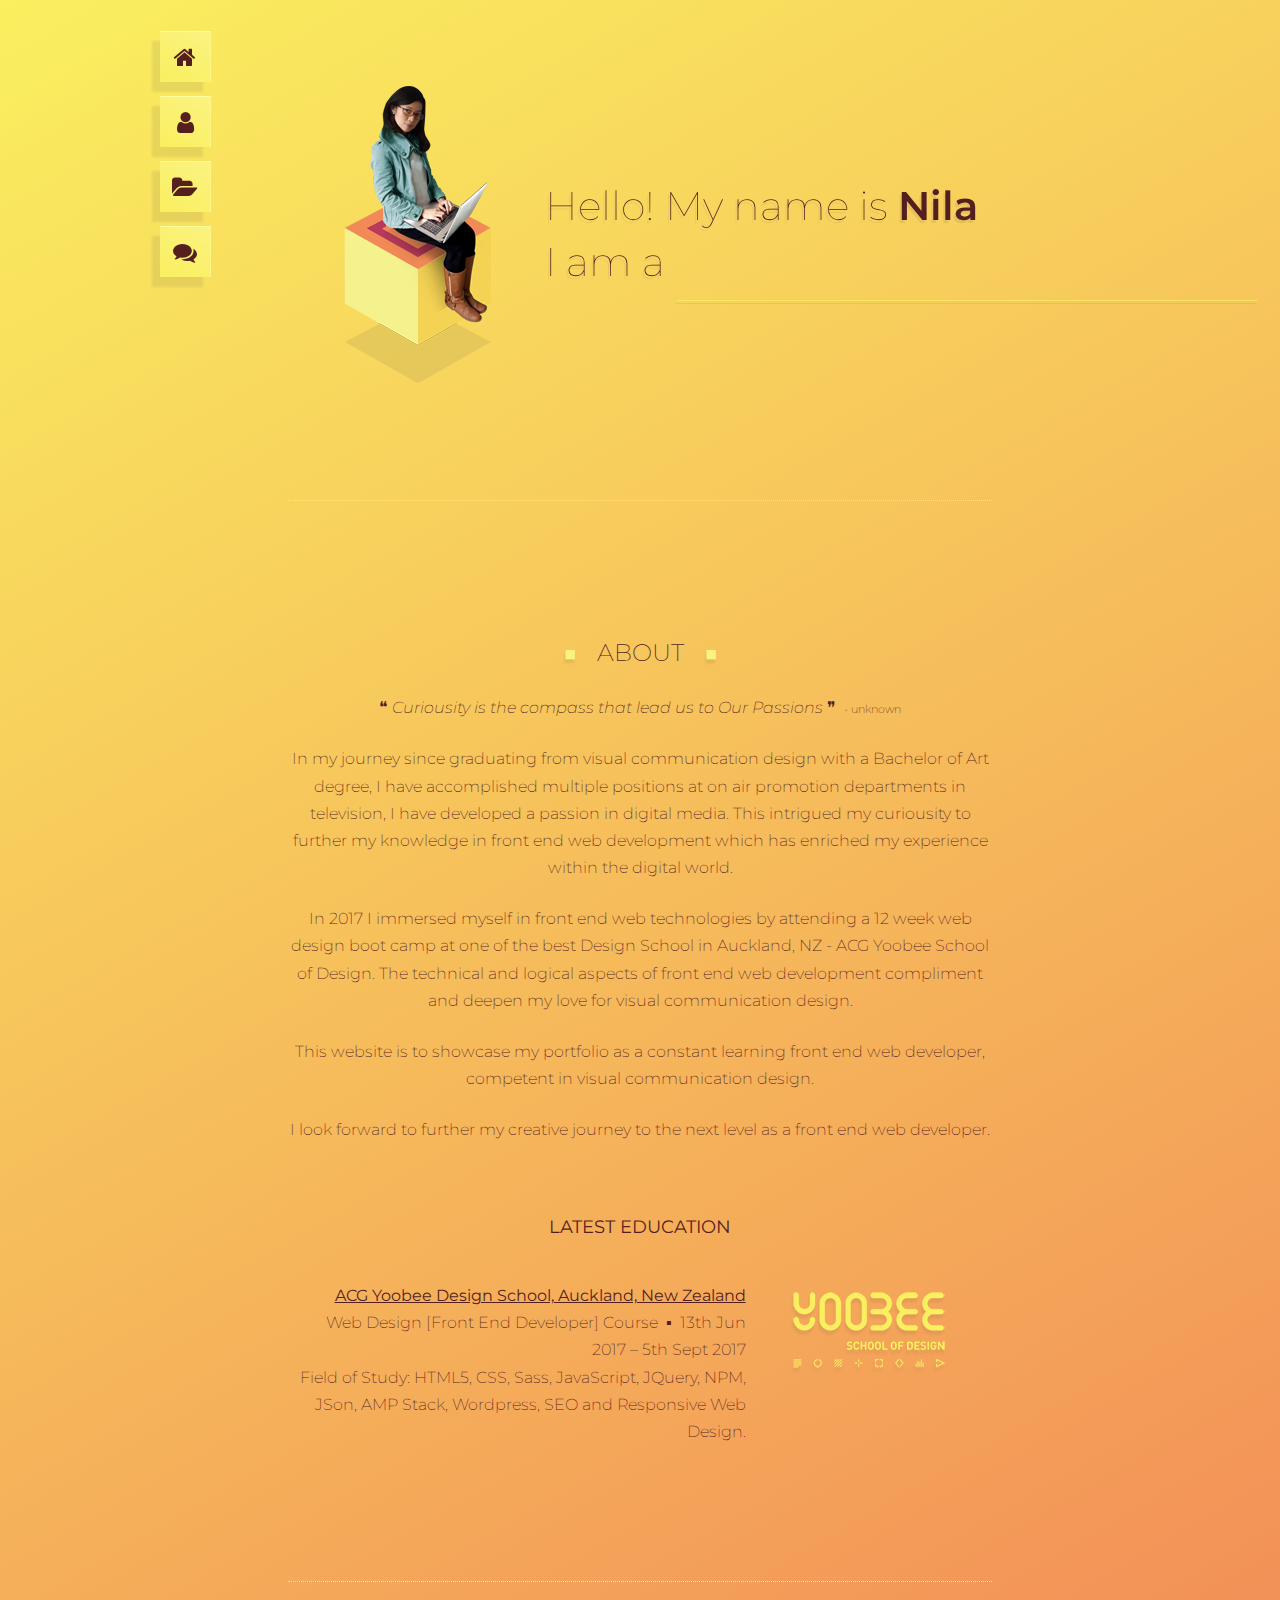
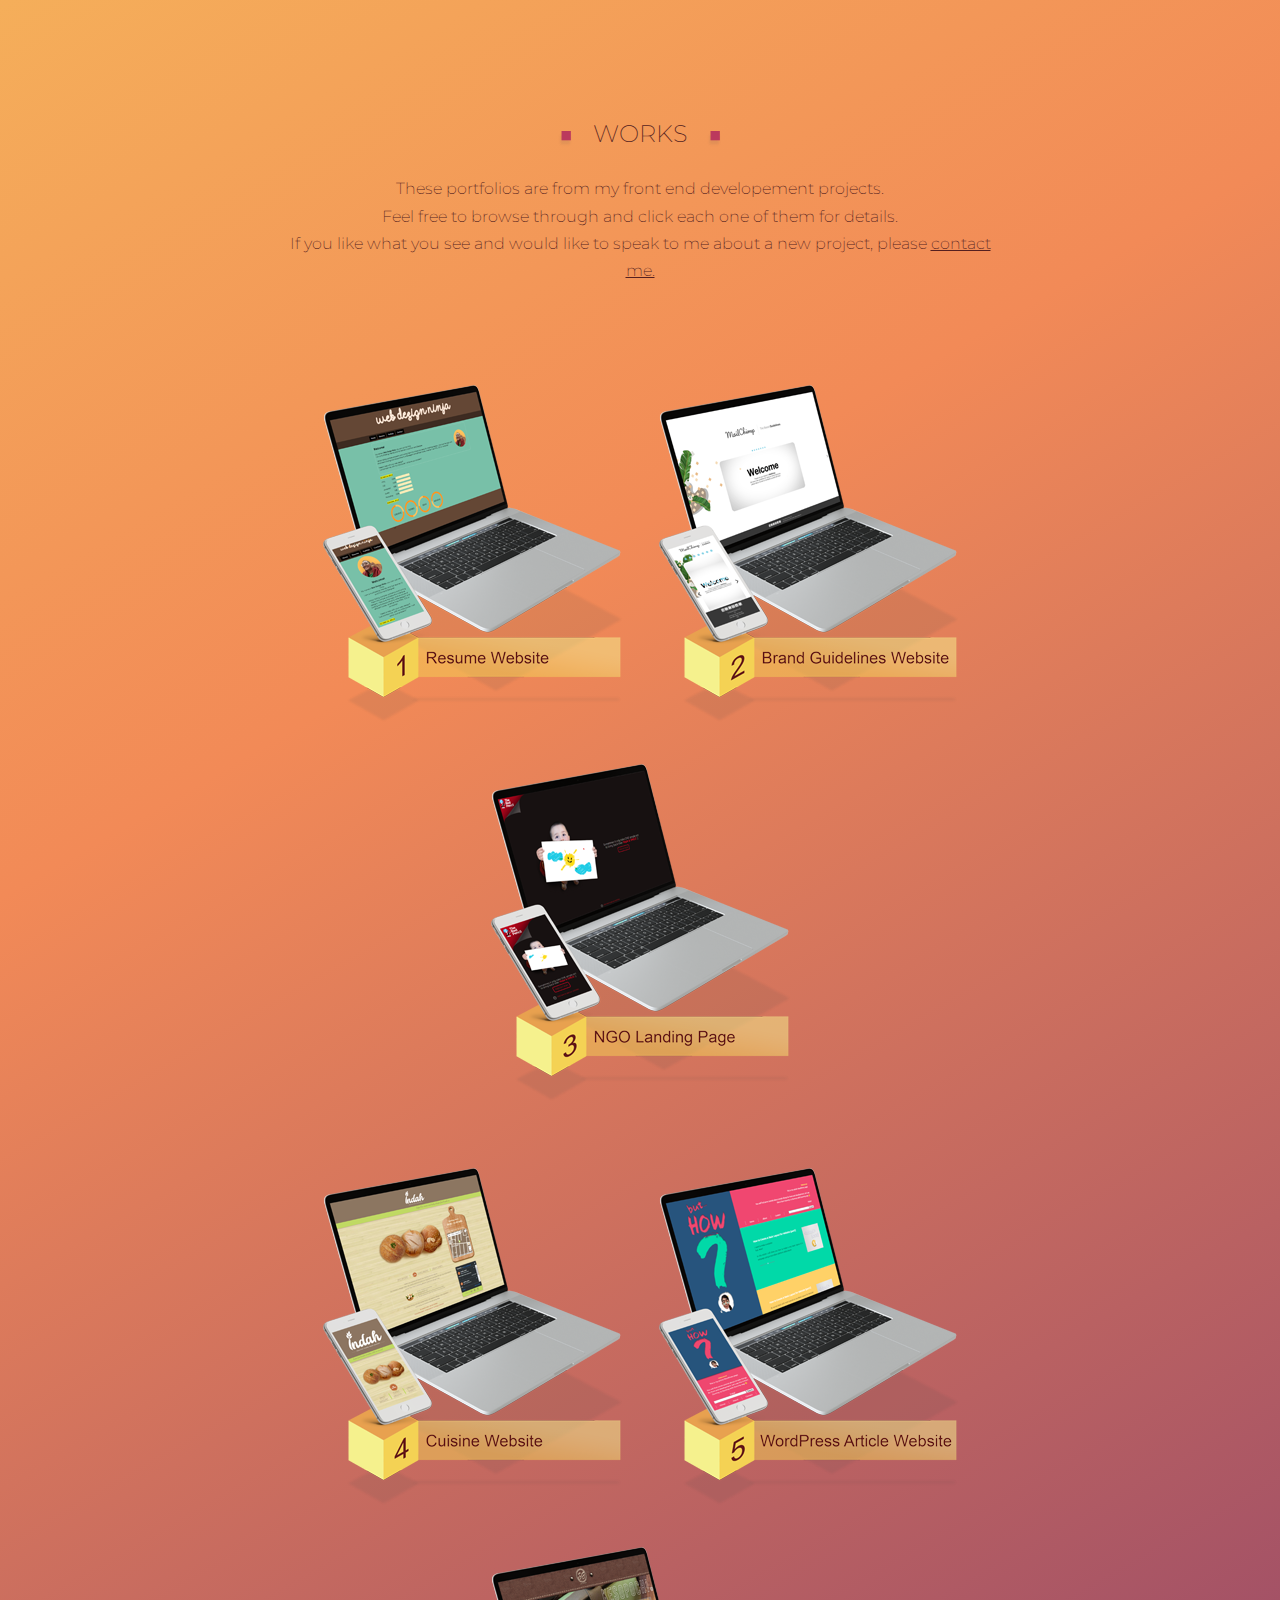
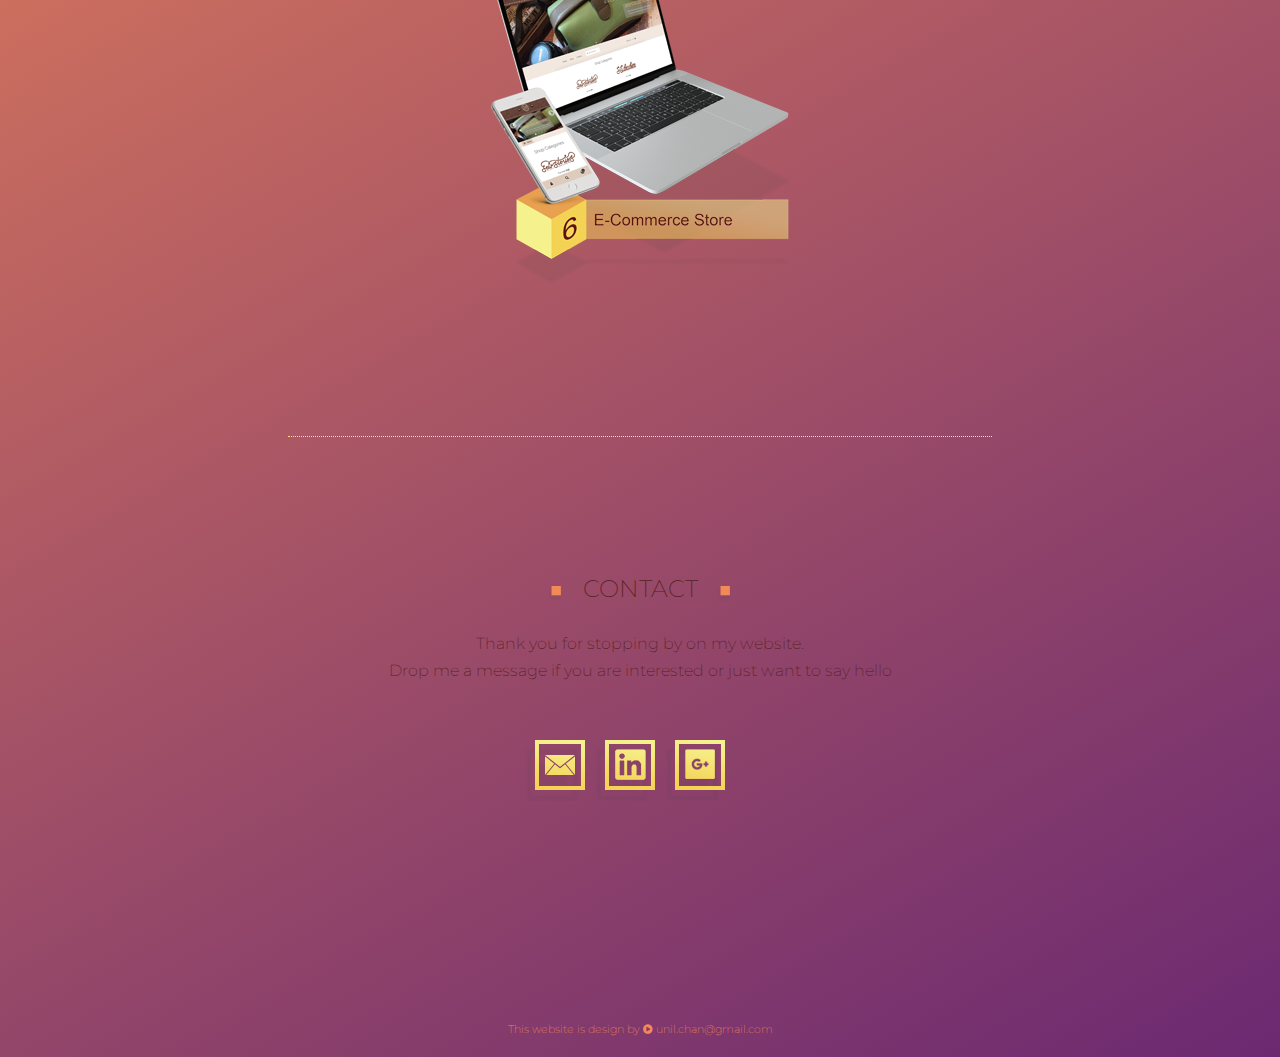
==== index.html @ a3d91840 "added all" ====
<!DOCTYPE html>
<html>

<head>
  <meta charset="utf-8">
  <title>Nila Portfolio</title>
  <meta name="robots" content="noindex, nofollow">
  <meta name="viewport" content="width=device-width, initial-scale=1">
  <link href="https://fonts.googleapis.com/css?family=Montserrat:100,200,300,400,500,600,700" rel="stylesheet">
  <link rel="stylesheet" href="https://cdnjs.cloudflare.com/ajax/libs/font-awesome/4.7.0/css/font-awesome.min.css">
  <link rel="stylesheet" href="styles.css">
</head>

<body>
  <header>
    <div class="pic"><img src="images/test_pic3.png" alt="pic"><div><div class="top-text"><h1 class="rw-sentence"><span>Hello! My name is <strong class="name">Nila</strong><br>I am a</span><div class="rw-words"><span>Front End Developer</span><span>Visual Communication Designer</span><span>Promotion Producer</span></div>
      <div class="border"><p>_____________________________</p></div></div>
</h1></div>
  </header>

  <div class="wrapper">

    <div class="sticky-nav">
    <nav>
      <ul>
        <li><a href="index.html"><span data-hover="HOME"><i style="font-size:24px" class="fa">&#xf015;</i></span></a></li>
        <li><a href="#about"><span data-hover="ABOUT"><i style="font-size:24px" class="fa">&#xf007;</i></span></a></li>
        <li><a href="#portfolio"><span data-hover="WORKS"><i style="font-size:24px" class="fa">&#xf07c;</i></span></a></li>
        <li><a href="#contact"><span data-hover="CONTACT"><i style="font-size:24px" class="fa">&#xf086;</i></span></a></li>
      </ul>
    </nav>
  </div>

    <div id="about" class="container1">
      <section >
      <h2><span class="block1">&#9632;</span> &nbsp;ABOUT&nbsp; <span class="block1">&#9632;</span></h2>
      <p>&#10077; <em>Curiousity is the compass that lead us to Our Passions </em>&#10078; &nbsp;<small>- unknown</small></p>
      <p>In my journey since graduating from visual communication design with a Bachelor of Art degree, I have accomplished multiple positions at on air promotion departments in television, I have developed a passion in digital media. This intrigued my curiousity to further my knowledge in front end web development which has enriched my experience within the digital world. </p>
      <p>In 2017 I immersed myself in front end web technologies by attending a 12 week web design boot camp at one of the best Design School in Auckland, NZ - ACG Yoobee School of Design. The technical and logical aspects of front end web development compliment and deepen my love for visual communication design.</p>
      <p>This website is to showcase my portfolio as a constant learning front end web developer, competent in visual communication design.</p>
      <p>I look forward to further my creative journey to the next level as a front end web developer.</p>
      &nbsp;
      &nbsp;
      <h3><strong>LATEST EDUCATION</strong></h3>
      <div class="edu-text">
        <div class="education">
          <p><a href="http://www.yoobee.ac.nz" target="_blank"><strong><u>ACG Yoobee Design School, Auckland, New Zealand</u></strong></a><br> Web Design [Front End Developer] Course&nbsp; &#9642; &nbsp;13th Jun 2017 – 5th Sept 2017<br>Field of Study: HTML5, CSS, Sass, JavaScript, JQuery, NPM, JSon, AMP Stack, Wordpress, SEO and Responsive Web Design.</p>
        </div>
        <div class="yoobee" ><img src="images/icon/yoobee.png" alt="yoobe"></div>
      </div>
      </section>
    </div>
    <!-- .container-->

    <div id="portfolio" class="container2">
      <section>
      <h2><span class="block2">&#9632;</span> &nbsp;WORKS&nbsp; <span class="block2">&#9632;</span></h2>
      <p>These portfolios are from my front end developement projects. <br>Feel free to browse through and click each one of them for details. <br>If you like what you see and would like to speak to me about a new project, please <a href="#contact"><u>contact me.</u></a></p>
        &nbsp;
        <p><a rel="parent" href="work.html" target="_self"><img class="thumb" src="images/thumbs/mockup01a_300px.png" alt="work1"></a>
          <a rel="parent" href="work2.html" target="_self"><img class="thumb" src="images/thumbs/mockup02a_300px.png" alt="work2"></a>
          <a rel="parent" href="work3.html" target="_self"><img class="thumb" src="images/thumbs/mockup03a_300px.png" alt="work3"></a></p>
        <p><a rel="parent" href="work4.html" target="_self"><img class="thumb" src="images/thumbs/mockup04a_300px.png" alt="work4"></a>
          <a rel="parent" href="work5.html" target="_self"><img class="thumb" src="images/thumbs/mockup05a_300px.png" alt="work5"></a>
          <a rel="parent" href="work6.html" target="_self"><img class="thumb" src="images/thumbs/mockup06a_300px.png" alt="work6"></a></p>
      </section>
    </div>
    <!-- .container-->

    <div id="contact" class="container3">
      <section>
      <h2><span class="block3">&#9632;</span> &nbsp;CONTACT&nbsp; <span class="block3">&#9632;</span></h2>
      <p>Thank you for stopping by on my website.
      <br>Drop me a message if you are interested or just want to say hello</p>
      <div class="social-media">
        <ul class="social-channels">
          <li><a class="email" href="mailto:unil.chan@gmail.com" target="_blank">email</a></li>
          <li><a class="linkedin" href="https://www.linkedin.com/in/nila-indriasari/" target="_blank">linkedin</a></li>
          <li><a class="googleplus" href="https://plus.google.com/u/0/104660334746263338420" target="_blank">googleplus</a></li>
        </ul>
      </div>
    </section>
    </div>
    <!-- .container-->

  </div>
  <!-- .wrapper-->


  <footer>
    <small>This website is design by <a href="mailto:unil.chan@gmail.com"><i class="fa fa-play-circle" aria-hidden="true"></i> unil.chan@gmail.com</a></small>
  </footer>
  <script src="js/smoothscroll.js"></script>
  <script src="js/custom.js"></script>
</body>

</html>
---- styles.css ----
body {
  background: linear-gradient(-30deg, #6b2971, #f28a57, #faef5f) no-repeat;
  font-size: 14px;
  font-family: 'Montserrat', sans-serif;
  font-weight: 200;
  text-align: center;
  margin: 0;
  color: #551f1f;
  padding-top: 5em;
  line-height: 1.7;
}
@media screen and (min-width: 48em){
  body{
    font-size: 16px;
  }
}

a {
  color: #551f1f;
  text-decoration: none;
}

a:hover {
  color: #6b2971;
}

footer a{
  color: #f28a57;
}
footer a:hover{
  color: #faef5f;
}

p {
    margin: 1.5em 0;
}

h1 {
    font-size: 1.4em;
    font-weight: 100;
    line-height: 1.4;
    margin: 1em 0;
}
@media screen and (min-width: 48em){
  h1 {
    font-size: 2.5em;
  }
}

h2 {
    font-size: 1.2em;
    font-weight: 200;
    line-height: 1.2;
    margin: 1.0909em 0;
    word-spacing: 4px;
}
@media screen and (min-width: 48em){
  h2 {
    font-size: 1.5em;
  }
}

h3 {
    font-size: 1.1em;
    font-weight: 200;
    line-height: 1.2;
    margin: 1.2em 0;
}

h4 {
    font-size: .7em;
    font-weight: 300;
    line-height: 1;
    margin: 1.2em 0;
}
@media screen and (min-width: 48em){
  h4 {
      font-size: 1em;
    }
}

small {
    font-size: .7em;
    line-height: 1.7143;
    margin: 1.7143em 0;
}
strong{
  font-weight: 400;
}
.name{
  font-weight: 600;
}
.fa {
    vertical-align: middle;
  }

  img {
    max-width: 100%;
    height: auto;
  }

.title{
  border-bottom: .5px dotted #faf381;
  color: #faf381;
}

/* Layout
------------------------------------------*/

header,
.container1,
.container2,
.container3,
.container-work
footer {
  margin: 0 auto;
  width: 55%;
  max-width: 1080px;
}
footer{
  color: #f28a57;
  margin-bottom: 1em;
}

.wrapper {
  padding: 7em 0;
  /*background: #ffffff;*/
}

.container1,
.container2,
.container3,
.container-work {
  padding-top: 7em;
  padding-bottom: 7em;
  border-top: .3px dotted #faef5f;
}

/* Head styling
------------------------------------------*/

.pic{
  display: block;
  align-items: center;
  vertical-align: middle;
}

.pic img{
  margin: 0 auto;
  /*filter: drop-shadow(-8px 10px 1px rgba(70, 70, 70, 0.1));*/
  transform: translatey(0px);
	animation: float 6s ease-in-out infinite;
  margin-left: 3em;
  margin-right: 2em;
}

.top-text{
  margin-left: -8em;
  transform: scale(.9);
}

@media screen and (min-width: 48em){
  .pic{
    display: flex;
    flex-direction: row;
    align-items: center;
    vertical-align: middle;
  }
  .top-text{
    margin-left: 1em;
    transform: scale(1);
  }
}
@keyframes float {
	0% {
		transform: translatey(0px);
	}
	50% {
		transform: translatey(-10px);
	}
	100% {
		transform: translatey(0px);
	}
}

.pic h1{
  margin-right: 0em;
  margin-left: 2em;
}
@media screen and (min-width: 48em) {
  .pic h1{
    margin-right: 5em;
    margin-left: 0em;
  }
}

.rw-sentence{
  margin: 0;
  text-align: left;
	text-shadow: 1px 1px 1px rgba(70, 70, 70, 0.1));
  filter: drop-shadow(-2px 3px .5px rgba(70, 70, 70, 0.1));
}
@media screen and (min-width: 48em){
  .rw-sentence{
    margin: 0;
    text-align: left;
  	text-shadow: 1px 1px 1px rgba(70, 70, 70, 0.1));
    filter: drop-shadow(-2px 3px .5px rgba(70, 70, 70, 0.1));
  }
}

.rw-sentence span{
	white-space: nowrap;
}

.rw-words{
  color: #51bfb6;
	display: inline;
	text-indent: 10px;
}
.rw-words span{
  padding-bottom: .1em;
  padding-left: .2em;
	position: absolute;
	opacity: 0;
	overflow: hidden;
	width: 100%;
  animation: rotateWordsSecond 12s linear infinite 0s;
}

.rw-words span:nth-child(2) {
	animation-delay: 4s;
}

.rw-words span:nth-child(3) {
	animation-delay: 8s;
}

@keyframes rotateWordsSecond {
    0% { opacity: 1; animation-timing-function: ease-in; width: 0px; }
    10% { opacity: 0.3; width: 0px; }
	  20% { opacity: 1; width: 100%; }
    27% { opacity: 0; width: 100%; }
    100% { opacity: 0; }
}

.border{
  display: flex;
  position: absolute;
  margin-top: -2.3em;
  margin-left: 3.3em;
  padding: 0em;
  color: #faef5f;
}

/* Nav
------------------------------------------*/
ul {
  list-style: none;
  display: block;
  /*margin: 60px auto;*/
  /*width: 100px;*/
  padding: 0em;
  filter: drop-shadow(-8px 10px 1px rgba(70, 70, 70, 0.1));
}
@media screen and (min-width:48em){
  ul{
    width: 400px;
  }
}

li {
  position: relative;
  display: block;
  width: 50px;
  height: 50px;
  line-height: 50px;
  text-align: center;
  font-size: 10px;
  cursor: pointer;
  margin: 0;
  padding-top: 1.5em;
  perspective: 1000px;
}

li span {
	position: relative;
  display: block;
	width: 50px;
  background: linear-gradient(30deg, #faef5f, #faf381);
	transition: transform 0.3s;
	transform-origin: 50% 0;
	transform-style: preserve-3d;
  border-top: .05px solid #FFFE9F;
  border-right: .05px solid #FFF687;
}

li span::before {
	position: absolute;
	top: 100%;
	left: 0;
	width: 100%;
	height: 100%;
	background: #dfae45;
	content: attr(data-hover);
	transition: background 0.5s;
	transform: rotateX(-90deg);
	transform-origin: 50% 0;
  align-content: center;
}

li:hover span,
li:focus span {
	transform: rotateX(90deg) translateY(-22px);
}

li:hover span::before,
li:focus span::before {
	background: linear-gradient(30deg, #bb395d, #f28a57);
  border-top: .05px solid #FFD39F;
  border-right: .05px solid #FFD39F;
  color: #FFF7E3;
}

nav a{
  transition: all 7s ease-in-out;
}

.sticky-nav {
  position: fixed;
  left: 0em;
  top: 0em;
  z-index: 99;
}
@media screen and (min-width: 48em){
  .sticky-nav {
    left: 10em;
  }
}

/* About Page
------------------------------------------*/
.edu-text{
    display: block;
}

.education{
  text-align: center;
  width: 100%;
}

.yoobee{
  margin: 0 auto;
  margin-top: 2em;
}

.yoobee img{
  filter: drop-shadow(-1px 4px 1px rgba(70, 70, 70, 0.1));
}

@media screen and (min-width: 48em){
  .edu-text{
      display: flex;
  }
  .education{
    text-align: right;
    width: 65%;
  }
}

/* Work Page
------------------------------------------*/

.block1{
  color: #faf381;
  filter: drop-shadow(-1px 4px 1px rgba(70, 70, 70, 0.1));
}

.block2{
  color: #bb395d;
  filter: drop-shadow(-1px 4px 1px rgba(70, 70, 70, 0.1));
}

.block3{
  color: #f28a57;
  filter: drop-shadow(-1px 4px 1px rgba(70, 70, 70, 0.1));
}

#portfolio img.thumb:hover,
#portfolio img.thumb:active{
  cursor: pointer;
  animation: float .5s ease-in-out;
}

img.thumb{
  margin-top: 1em;
  margin-right: 1em;
  margin-left: 1em;
}


/* LAptop & HP gallery for Work Page
------------------------------------------*/

#container-work{
  margin: 0 auto;
  width: 55%;
  max-width: 1080px;
  margin-top: -10em;
  padding-bottom: 3em;
  /*border-bottom: .3px dotted #faef5f;*/
}
@media screen and (min-width: 48em){
  #container-work{
    padding-bottom: 5em;
  }
}

.gallery-container{
  width: 100%;
  align-items: center;
  min-height:45em;
  position:relative;
}

.device {
  position: absolute;
  /* left: 65em; */
  right: 0em;
  min-width: 245px;
  top: 33em;
}
@media screen and (min-width: 48em){
  .gallery-container{
    min-height: 0em;
  }
}

.work-gallery1{
  position: relative;
  display: block;
  align-items: center;
  margin: 0em auto;
  /*margin-top: 10em;*/
  margin-bottom: 2em;
  transform: scale(1.7);
}

.work-gallery1 img{
  /*animation: float 6s ease-in-out infinite;*/
  filter: drop-shadow(-10px 15px 2px rgba(70, 70, 70, 0.1));
}

.laptop{
  position: absolute;
  top: 3em;
  left: 0;
  width:100%;
}

.video {
  /*max-width:560px;*/
  max-width: 100%;
  position: relative;
  padding-bottom: 56.25%;
  padding-top: 30px;
  height: 0;
  overflow: hidden;
  transform: scale(.76) translateY(28px); /*new*/
}
@media screen and (min-width: 48em){
  .work-gallery1{
    margin-top: 0em;
    transform: scale(.85);
  }
  .video {
    transform: scale(.76) translateY(0px); /*new*/
  }
}

.video img,
.video2 img {
  margin: 0 auto;
}

.video iframe,
.video object,
.video embed,
.video2 source {
  position: absolute;
  top: 0;
  left: 0;
  width: 100%;
  height: 100%;
}

.work-gallery2{
  position: relative;
  margin-top: -14em;
  margin-bottom: 2em;
  transform: scale(.75);
}
.work-gallery2 img{
  filter: drop-shadow(-10px 15px 2px rgba(70, 70, 70, 0.1));
}

@media screen and(min-width: 48em){
  .work-gallery2{
    margin-top: -25em;
  }
}

.hp{
  position: absolute;
  top: 0em;
  left: 0em;
  /*width:100%;*/
}

.video2 {
  /*max-width:560px;*/
  max-width: 100%;
  position: absolute;
  top: 56px;
  left: 13px;
  /*padding-bottom: 56.25%;
  padding-top: 30px;*/
  /*height: 0;*/
  overflow: hidden;
  transform: scale(1);
}

@media screen and (min-width: 48em){
  .work-gallery2{
    position: relative;
    margin-top: -19em;
    margin-bottom: 0em;
    right: 0em;
    transform: scale(.75);
  }
}

/*navigation button in Work Page
------------*/

.button{
  margin: 0 auto;
  width: 70%;
  margin-top: 4em;
}
@media screen and (min-width: 48em){
  .button{
    margin: 0 auto;
    /*width: 20%;*/
    margin-top: 5em;
  }
}

.button h4 a{
  padding: 1em;
  background-color: #51bfb6;
  color: #faef5f;
  filter: drop-shadow(-6px 8px 1px rgba(70, 70, 70, 0.1));
}

.button h4 a:hover{
  background-color: #faef5f;
  color: #51bfb6;
  filter: drop-shadow(-6px 8px 1px rgba(70, 70, 70, 0.1));
}

.other-link{
  width: 70%;
  padding-top: .5em;
  margin: 0 auto;
  max-width:100%;
  overflow:hidden;
  border-top: .3px dotted #faef5f;
  border-bottom: .3px dotted #faef5f;
}
@media screen and (min-width: 48em) {
  .other-link{
    width:50%;
  }
}

.other-link ul{
  max-width:100%;
  list-style: none;
  /*display: block;
  justify-content: space-between;*/
  filter: none;
  margin-bottom: 3em;
  /*margin-top: 2em;*/
}

/* New */

.other-link a{
  display: block;
  width: 100%;
  font-size: 14px;
  line-height: 1.5em;
  text-align: center;
  margin-bottom: -.5em;
  padding: 35px 25px;
  transform: scale(.7);
}

@media screen and (min-width:48em){
.other-link a{
  flex: .5;
  transition: flex 500ms ease-in-out;
  padding: 20px;
  transform: scale(.7);
}

.other-link a:hover {
  flex: 2;
}
}
@media screen and (min-width:48em){
  .other-link ul{
    width: 50%;
    display: flex;
    flex-direction: row;
    justify-content: space-between;
    padding-bottom: 1em;
    filter: none;
    margin: 0 auto;
    margin-top: 3em;
    margin-bottom: 3em;
    transition: flex 500ms ease-in-out;
    transform: scale(.8);
  }
  .other-link ul:hover{
    width: 78%;
  }
  .other-link a {
    transform: scale(1);
    padding: 35px 7.5px;
    transition: flex 500ms ease-in-out;
  }
}

.other-link a{
  color: rgba(255, 255, 255, 0);
}


/* New */

.accordion1 {
  background-position: left;
  background: url(images/button/try_button1.png) no-repeat;
  filter: drop-shadow(-2px 12px 1px rgba(70, 70, 70, 0.1));
}

.accordion2 {
  background-position: left;
  background: url(images/button/try_button2.png) no-repeat;
  filter: drop-shadow(-2px 12px 1px rgba(70, 70, 70, 0.1));
}

.accordion3 {
  background-position: left;
  background: url(images/button/try_button3.png) no-repeat;
  filter: drop-shadow(-2px 12px 1px rgba(70, 70, 70, 0.1));
}

.accordion4 {
  background-position: left;
  background: url(images/button/try_button4.png) no-repeat;
  filter: drop-shadow(-2px 12px 1px rgba(70, 70, 70, 0.1));
}

.accordion5 {
  background-position: left;
  background: url(images/button/try_button5.png) no-repeat;
  filter: drop-shadow(-2px 12px 1px rgba(70, 70, 70, 0.1));
}

.accordion6 {
  background-position: left;
  background: url(images/button/try_button6.png) no-repeat;
  filter: drop-shadow(-2px 12px 1px rgba(70, 70, 70, 0.1));
}


/* icon
----*/

.icons{
  width: 17px;
  height: 17px;
  vertical-align: middle;
}





/* contact page styling
--------*/
.social-media ul{
  align-content: center;
  margin: 0 auto;
  vertical-align: middle;
}

.social-channels {
    list-style: none;
    padding: 0;
    display: flex;
    justify-content: center;
    padding-top: 1em;
}

.social-channels li {
    margin-right: 2em;
}

.social-channels li a {
    width: 50px;
    height: 50px;
    display: block;
    transition: .2s;
    text-indent: 110%;
    white-space: nowrap;
    overflow: hidden;
  }

.social-channels li a:hover {
  cursor: pointer;
  animation: float .5s ease-in-out;
}


  .email, .linkedin, .googleplus{
  	background: url(images/icon/sprites.png) no-repeat;
  }

  .email{
  	background-position: 0 0;
  	width: 50px;
  	height: 50px;
  }

  .linkedin{
  	background-position: -50px 0;
  	width: 50px;
  	height: 50px;
  }

  .googleplus{
  	background-position: -99px 0;
  	width: 50px;
  	height: 50px;
  }
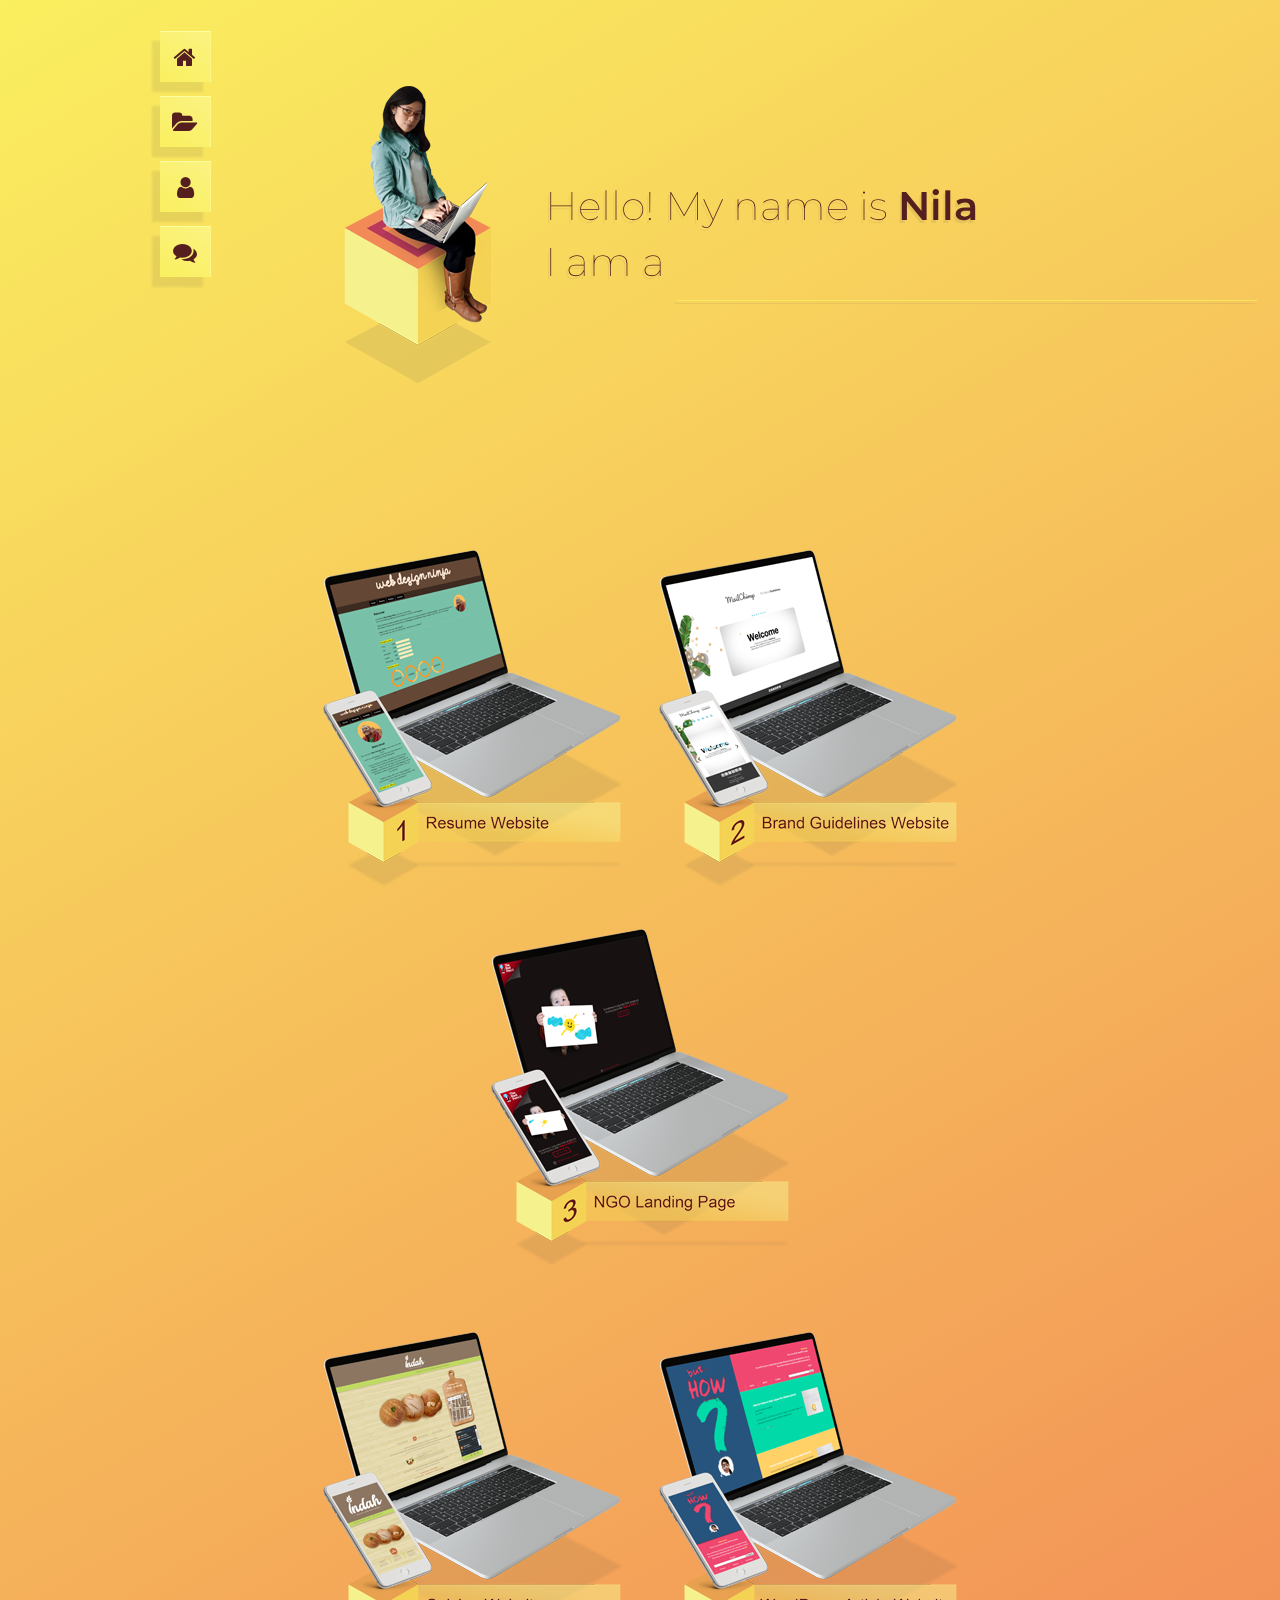
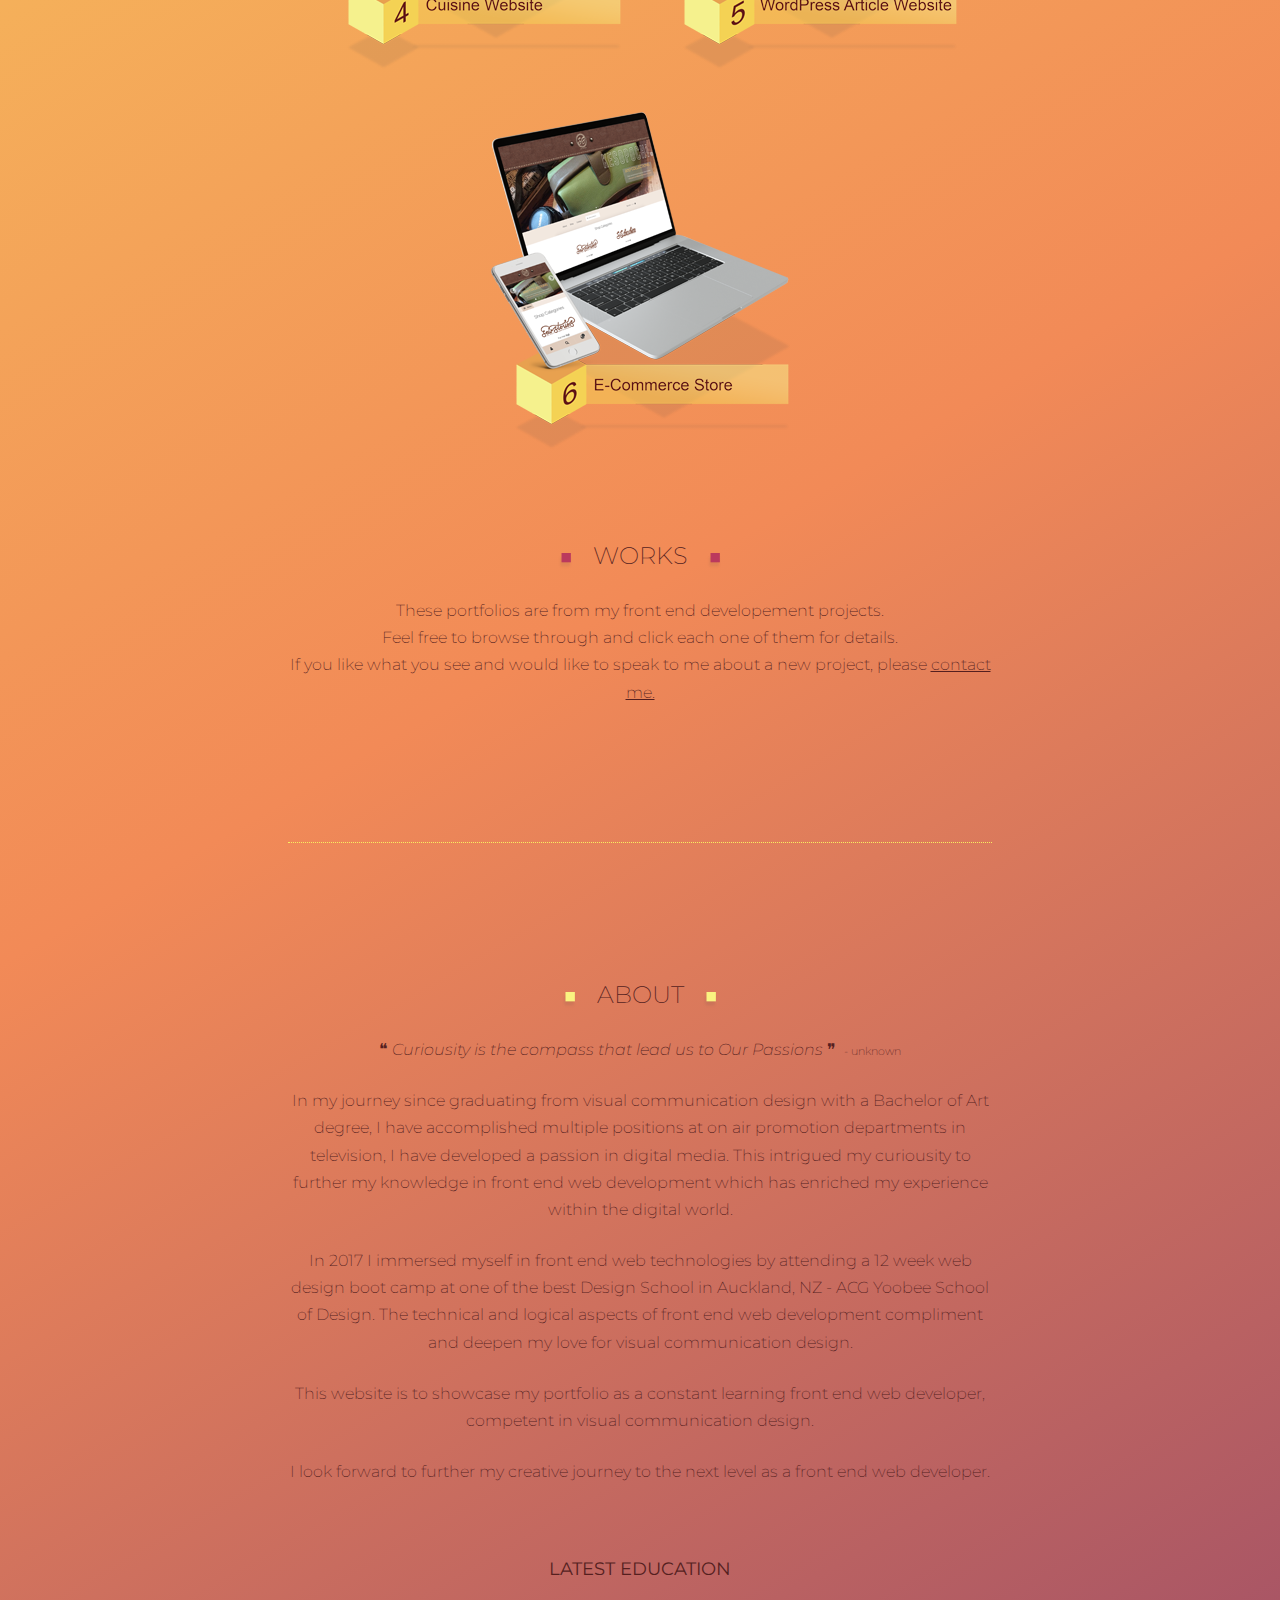
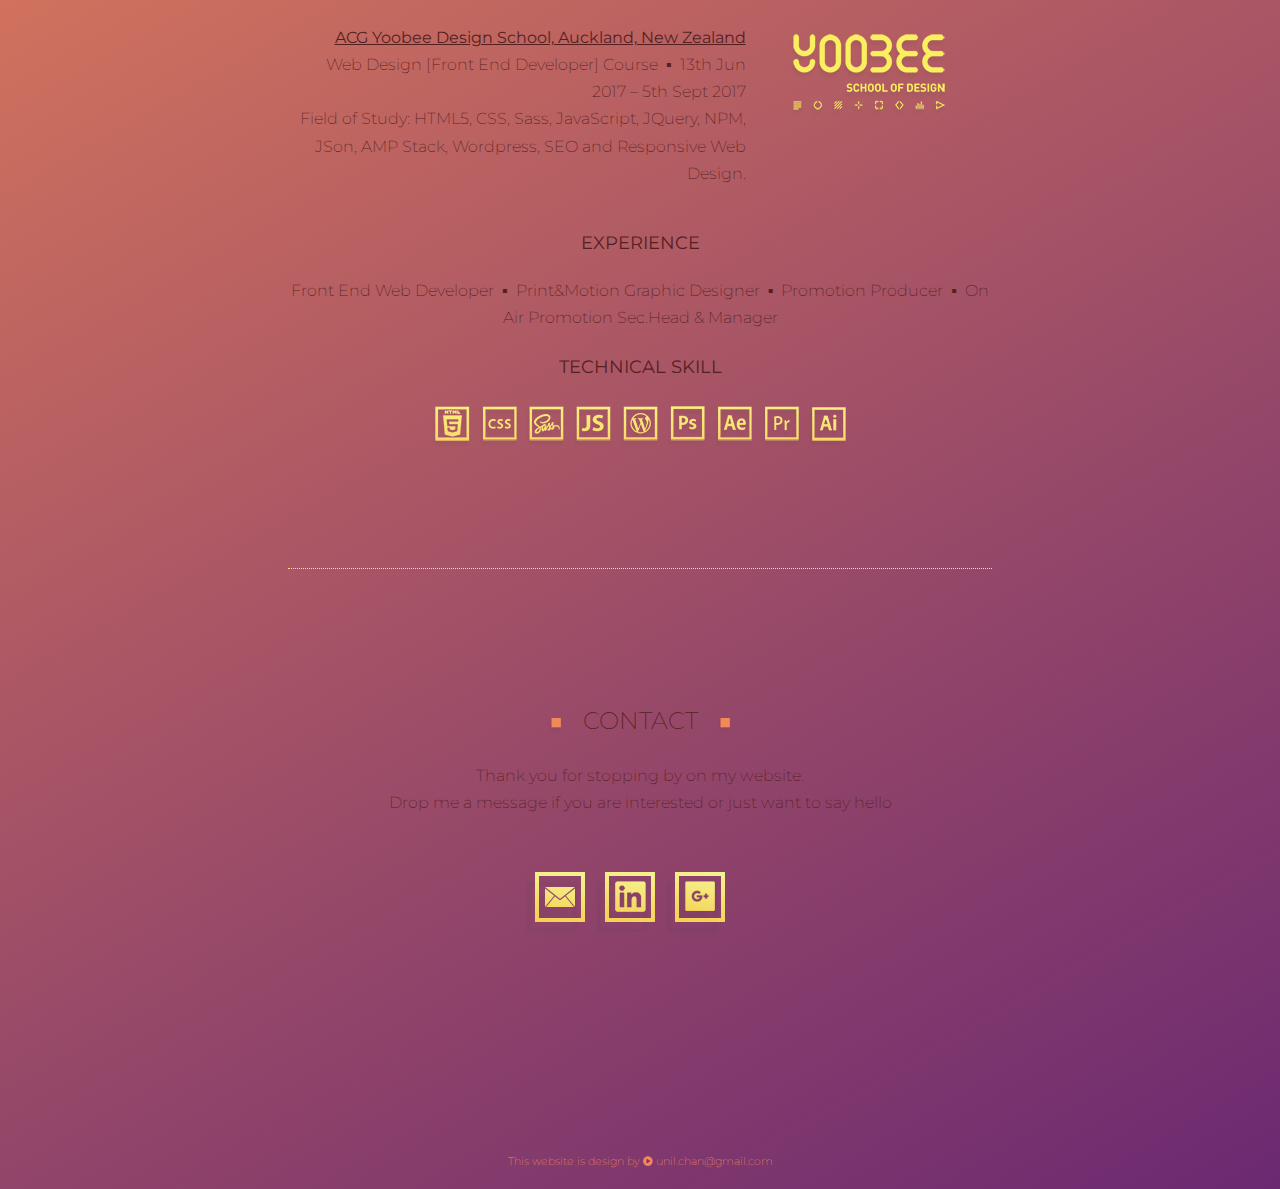
==== commit 7a8bb19a: "added new" ====
--- a/index.html
+++ b/index.html
@@ -24,12 +24,27 @@
     <nav>
       <ul>
         <li><a href="index.html"><span data-hover="HOME"><i style="font-size:24px" class="fa">&#xf015;</i></span></a></li>
+        <li><a href="#portfolio"><span data-hover="WORKS"><i style="font-size:24px" class="fa">&#xf07c;</i></span></a></li>
         <li><a href="#about"><span data-hover="ABOUT"><i style="font-size:24px" class="fa">&#xf007;</i></span></a></li>
-        <li><a href="#portfolio"><span data-hover="WORKS"><i style="font-size:24px" class="fa">&#xf07c;</i></span></a></li>
         <li><a href="#contact"><span data-hover="CONTACT"><i style="font-size:24px" class="fa">&#xf086;</i></span></a></li>
       </ul>
     </nav>
   </div>
+
+    <div id="portfolio" class="container2">
+      <section>
+        <p><a rel="parent" href="work.html" target="_self"><img class="thumb" src="images/thumbs/mockup01a_300px.png" alt="work1"></a>
+          <a rel="parent" href="work2.html" target="_self"><img class="thumb" src="images/thumbs/mockup02a_300px.png" alt="work2"></a>
+          <a rel="parent" href="work3.html" target="_self"><img class="thumb" src="images/thumbs/mockup03a_300px.png" alt="work3"></a></p>
+        <p><a rel="parent" href="work4.html" target="_self"><img class="thumb" src="images/thumbs/mockup04a_300px.png" alt="work4"></a>
+          <a rel="parent" href="work5.html" target="_self"><img class="thumb" src="images/thumbs/mockup05a_300px.png" alt="work5"></a>
+          <a rel="parent" href="work6.html" target="_self"><img class="thumb" src="images/thumbs/mockup06a_300px.png" alt="work6"></a></p>
+          &nbsp;
+          <h2><span class="block2">&#9632;</span> &nbsp;WORKS&nbsp; <span class="block2">&#9632;</span></h2>
+          <p>These portfolios are from my front end developement projects. <br>Feel free to browse through and click each one of them for details. <br>If you like what you see and would like to speak to me about a new project, please <a href="#contact"><u>contact me.</u></a></p>
+      </section>
+    </div>
+    <!-- .container-->
 
     <div id="about" class="container1">
       <section >
@@ -48,21 +63,10 @@
         </div>
         <div class="yoobee" ><img src="images/icon/yoobee.png" alt="yoobe"></div>
       </div>
-      </section>
-    </div>
-    <!-- .container-->
-
-    <div id="portfolio" class="container2">
-      <section>
-      <h2><span class="block2">&#9632;</span> &nbsp;WORKS&nbsp; <span class="block2">&#9632;</span></h2>
-      <p>These portfolios are from my front end developement projects. <br>Feel free to browse through and click each one of them for details. <br>If you like what you see and would like to speak to me about a new project, please <a href="#contact"><u>contact me.</u></a></p>
-        &nbsp;
-        <p><a rel="parent" href="work.html" target="_self"><img class="thumb" src="images/thumbs/mockup01a_300px.png" alt="work1"></a>
-          <a rel="parent" href="work2.html" target="_self"><img class="thumb" src="images/thumbs/mockup02a_300px.png" alt="work2"></a>
-          <a rel="parent" href="work3.html" target="_self"><img class="thumb" src="images/thumbs/mockup03a_300px.png" alt="work3"></a></p>
-        <p><a rel="parent" href="work4.html" target="_self"><img class="thumb" src="images/thumbs/mockup04a_300px.png" alt="work4"></a>
-          <a rel="parent" href="work5.html" target="_self"><img class="thumb" src="images/thumbs/mockup05a_300px.png" alt="work5"></a>
-          <a rel="parent" href="work6.html" target="_self"><img class="thumb" src="images/thumbs/mockup06a_300px.png" alt="work6"></a></p>
+      <h3><strong>EXPERIENCE</strong></h3>
+      <p>Front End Web Developer&nbsp; &#9642; &nbsp;Print&Motion Graphic Designer&nbsp; &#9642; &nbsp;Promotion Producer&nbsp; &#9642; &nbsp;On Air Promotion Sec.Head & Manager</p>
+      <h3><strong>TECHNICAL SKILL</strong></h3>
+      <img class="skill" src="images/icon/skills.png" alt="tech-skills">
       </section>
     </div>
     <!-- .container-->
--- a/styles.css
+++ b/styles.css
@@ -128,12 +128,24 @@
 }
 
 .container1,
-.container2,
 .container3,
 .container-work {
   padding-top: 7em;
   padding-bottom: 7em;
+}
+
+.container2{
+  padding-top: 0em;
+  padding-bottom: 7em;
+}
+
+.container-work{
   border-top: .3px dotted #faef5f;
+}
+
+.container1 {
+  border-top: .3px dotted #faef5f;
+  border-bottom: .3px dotted #faef5f;
 }
 
 /* Head styling
@@ -355,6 +367,10 @@
 }
 
 .yoobee img{
+  filter: drop-shadow(-1px 4px 1px rgba(70, 70, 70, 0.1));
+}
+
+.skill{
   filter: drop-shadow(-1px 4px 1px rgba(70, 70, 70, 0.1));
 }
 
@@ -697,9 +713,6 @@
 }
 
 
-
-
-
 /* contact page styling
 --------*/
 .social-media ul{
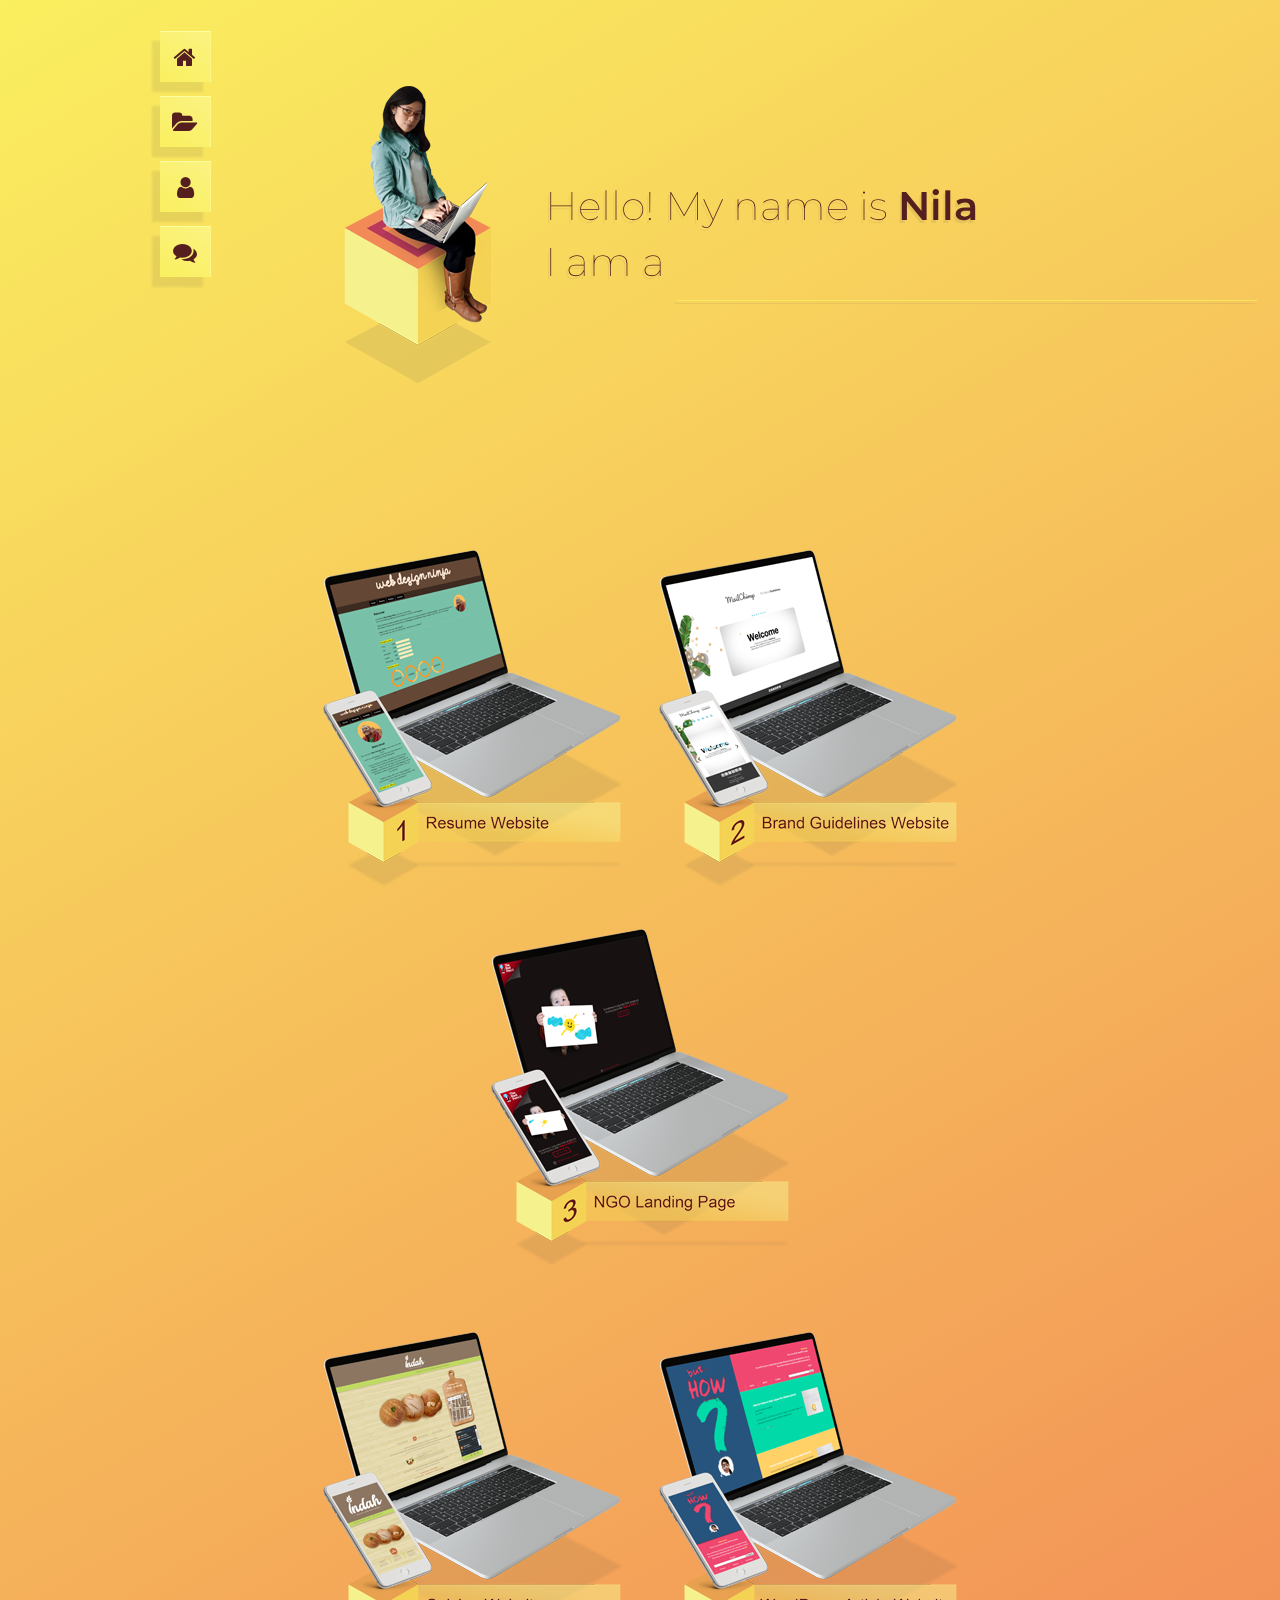
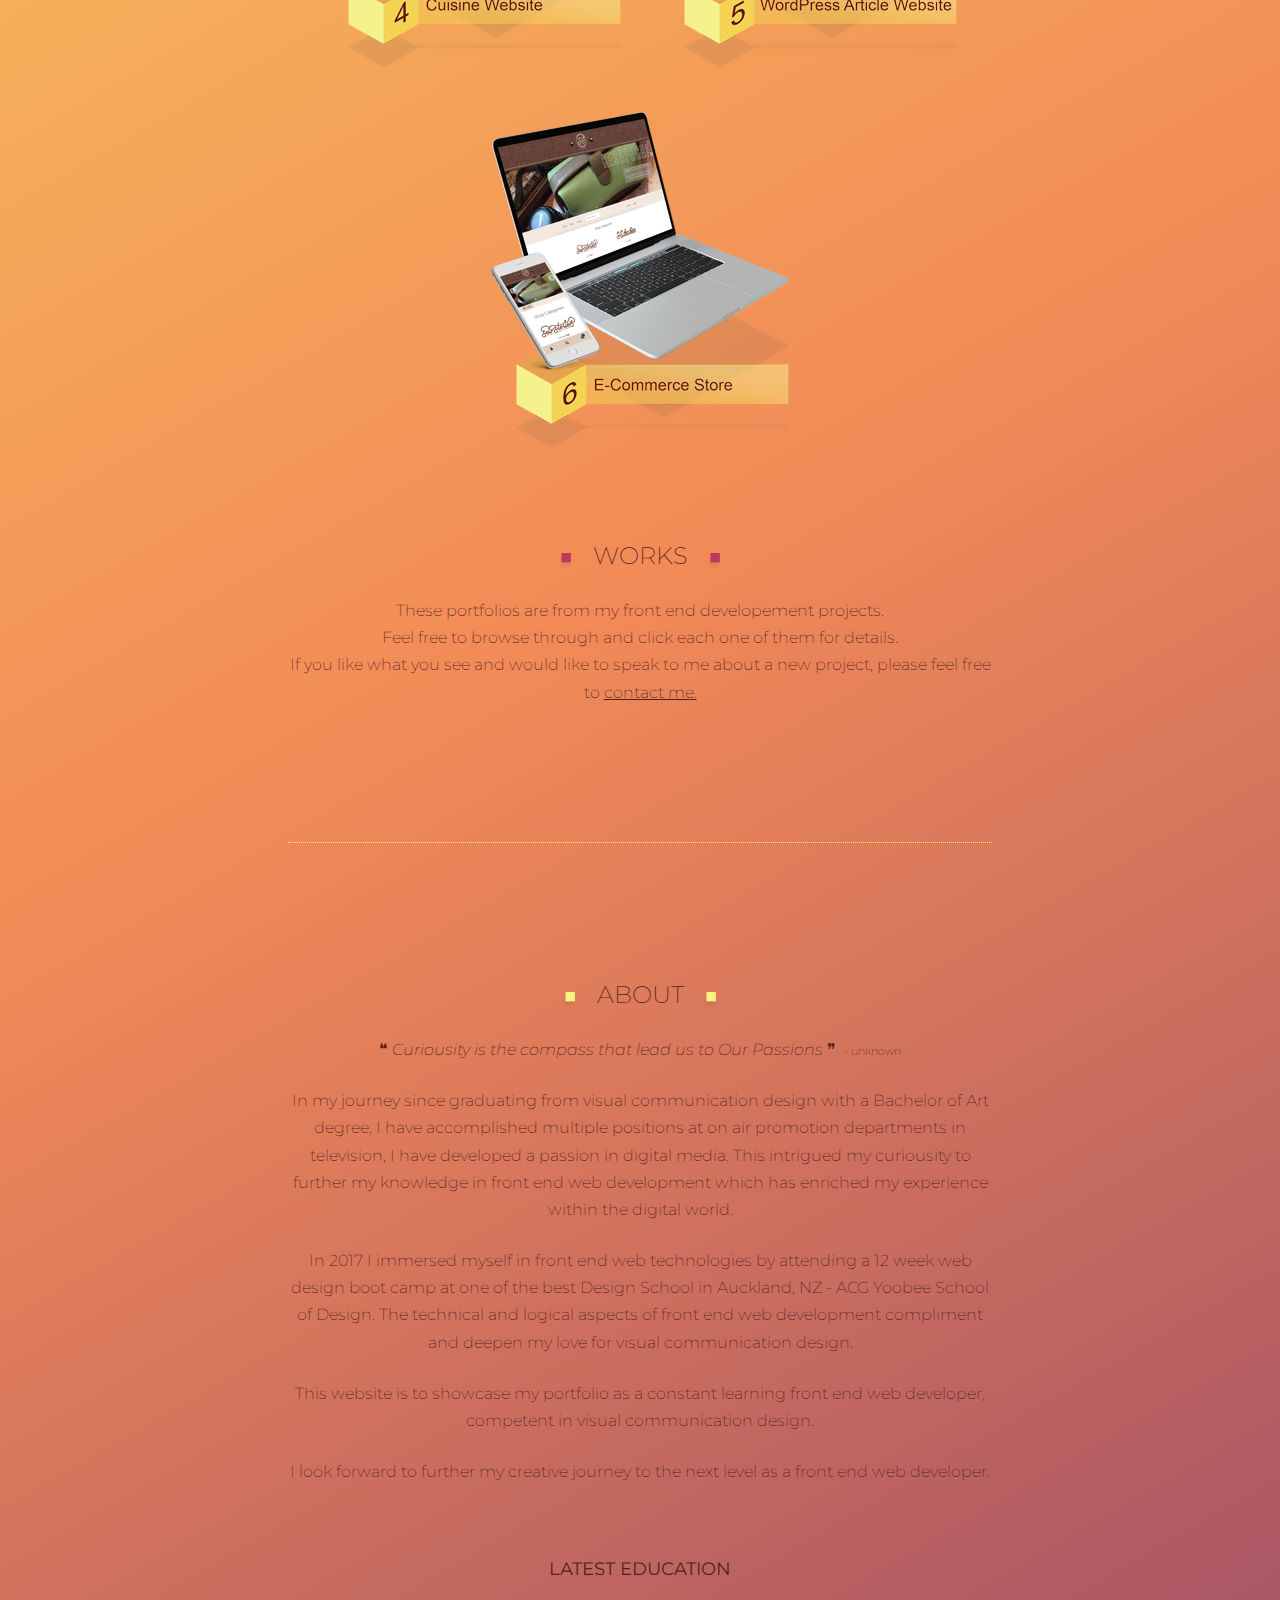
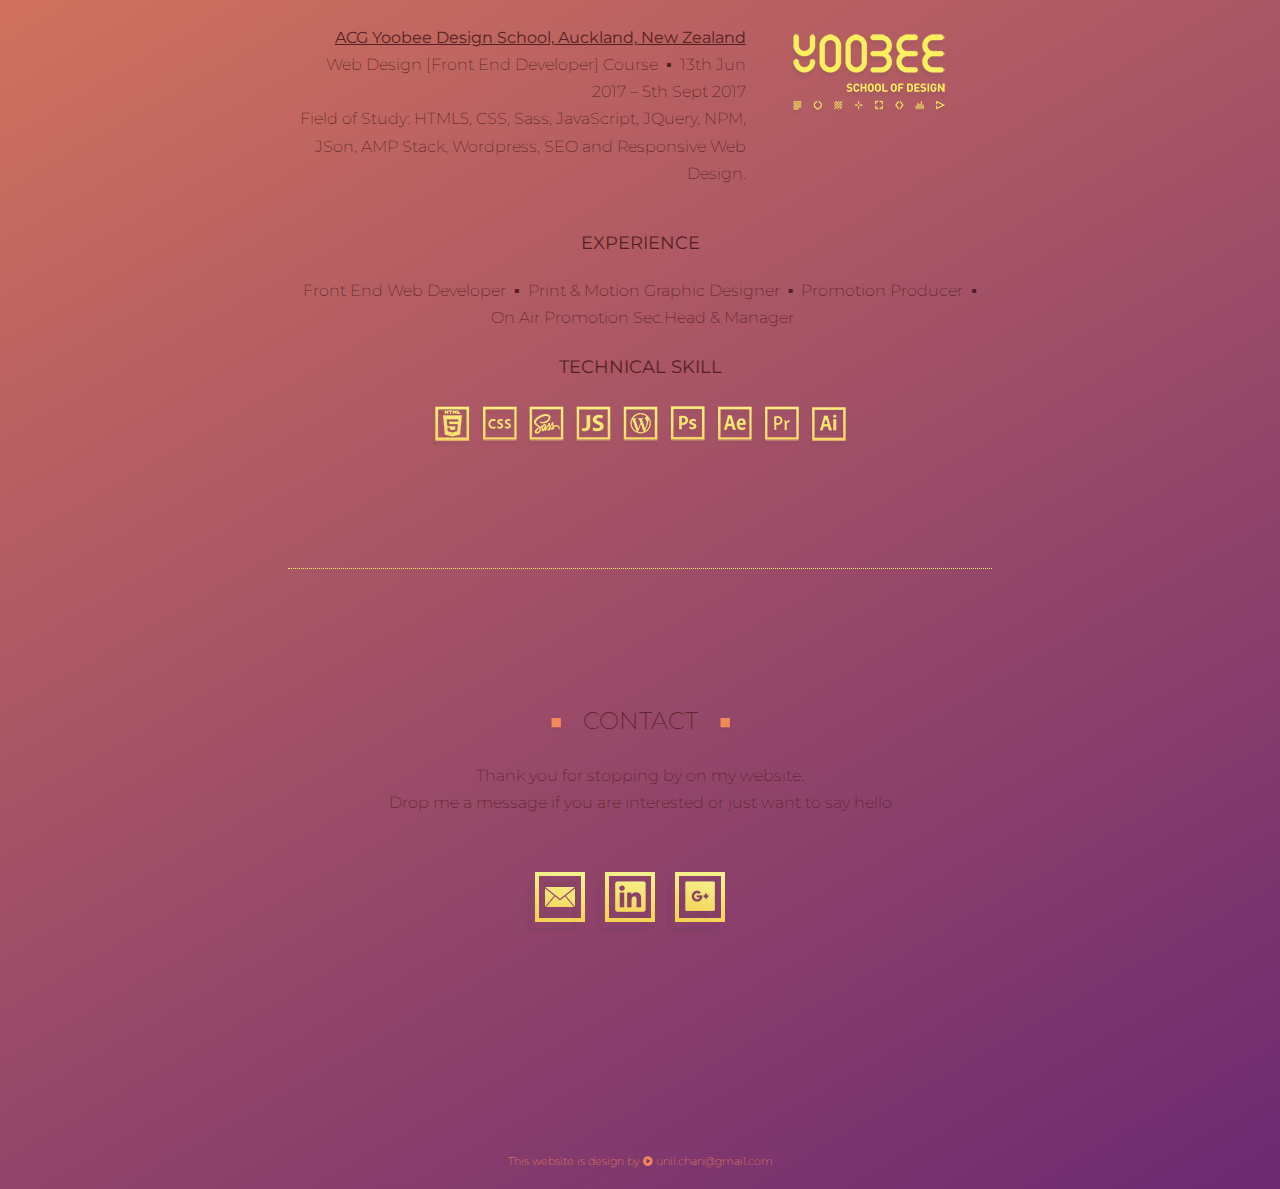
==== commit 8fbdab88: "added new" ====
--- a/index.html
+++ b/index.html
@@ -41,7 +41,7 @@
           <a rel="parent" href="work6.html" target="_self"><img class="thumb" src="images/thumbs/mockup06a_300px.png" alt="work6"></a></p>
           &nbsp;
           <h2><span class="block2">&#9632;</span> &nbsp;WORKS&nbsp; <span class="block2">&#9632;</span></h2>
-          <p>These portfolios are from my front end developement projects. <br>Feel free to browse through and click each one of them for details. <br>If you like what you see and would like to speak to me about a new project, please <a href="#contact"><u>contact me.</u></a></p>
+          <p>These portfolios are from my front end developement projects. <br>Feel free to browse through and click each one of them for details. <br>If you like what you see and would like to speak to me about a new project, please feel free to <a href="#contact"><u>contact me.</u></a></p>
       </section>
     </div>
     <!-- .container-->
@@ -64,7 +64,7 @@
         <div class="yoobee" ><img src="images/icon/yoobee.png" alt="yoobe"></div>
       </div>
       <h3><strong>EXPERIENCE</strong></h3>
-      <p>Front End Web Developer&nbsp; &#9642; &nbsp;Print&Motion Graphic Designer&nbsp; &#9642; &nbsp;Promotion Producer&nbsp; &#9642; &nbsp;On Air Promotion Sec.Head & Manager</p>
+      <p>Front End Web Developer&nbsp; &#9642; &nbsp;Print & Motion Graphic Designer&nbsp; &#9642; &nbsp;Promotion Producer&nbsp; &#9642; &nbsp;On Air Promotion Sec.Head & Manager</p>
       <h3><strong>TECHNICAL SKILL</strong></h3>
       <img class="skill" src="images/icon/skills.png" alt="tech-skills">
       </section>
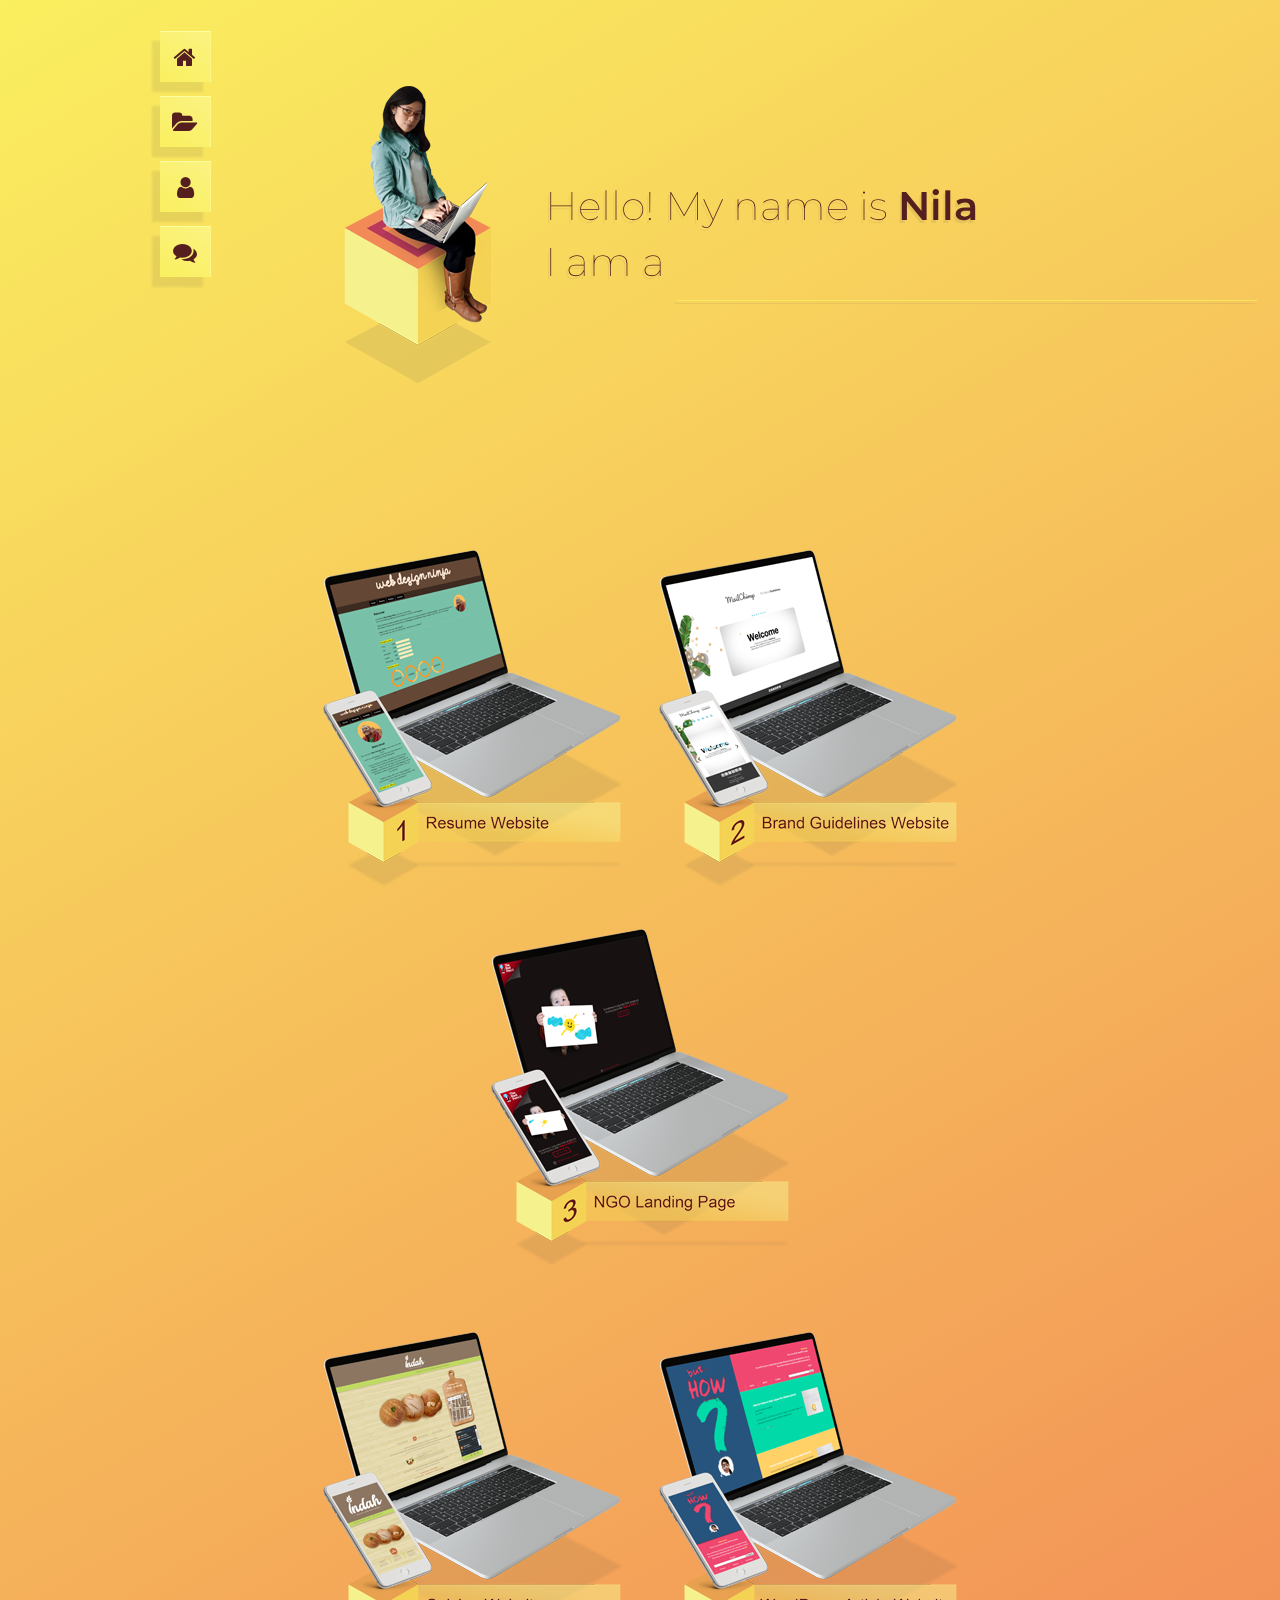
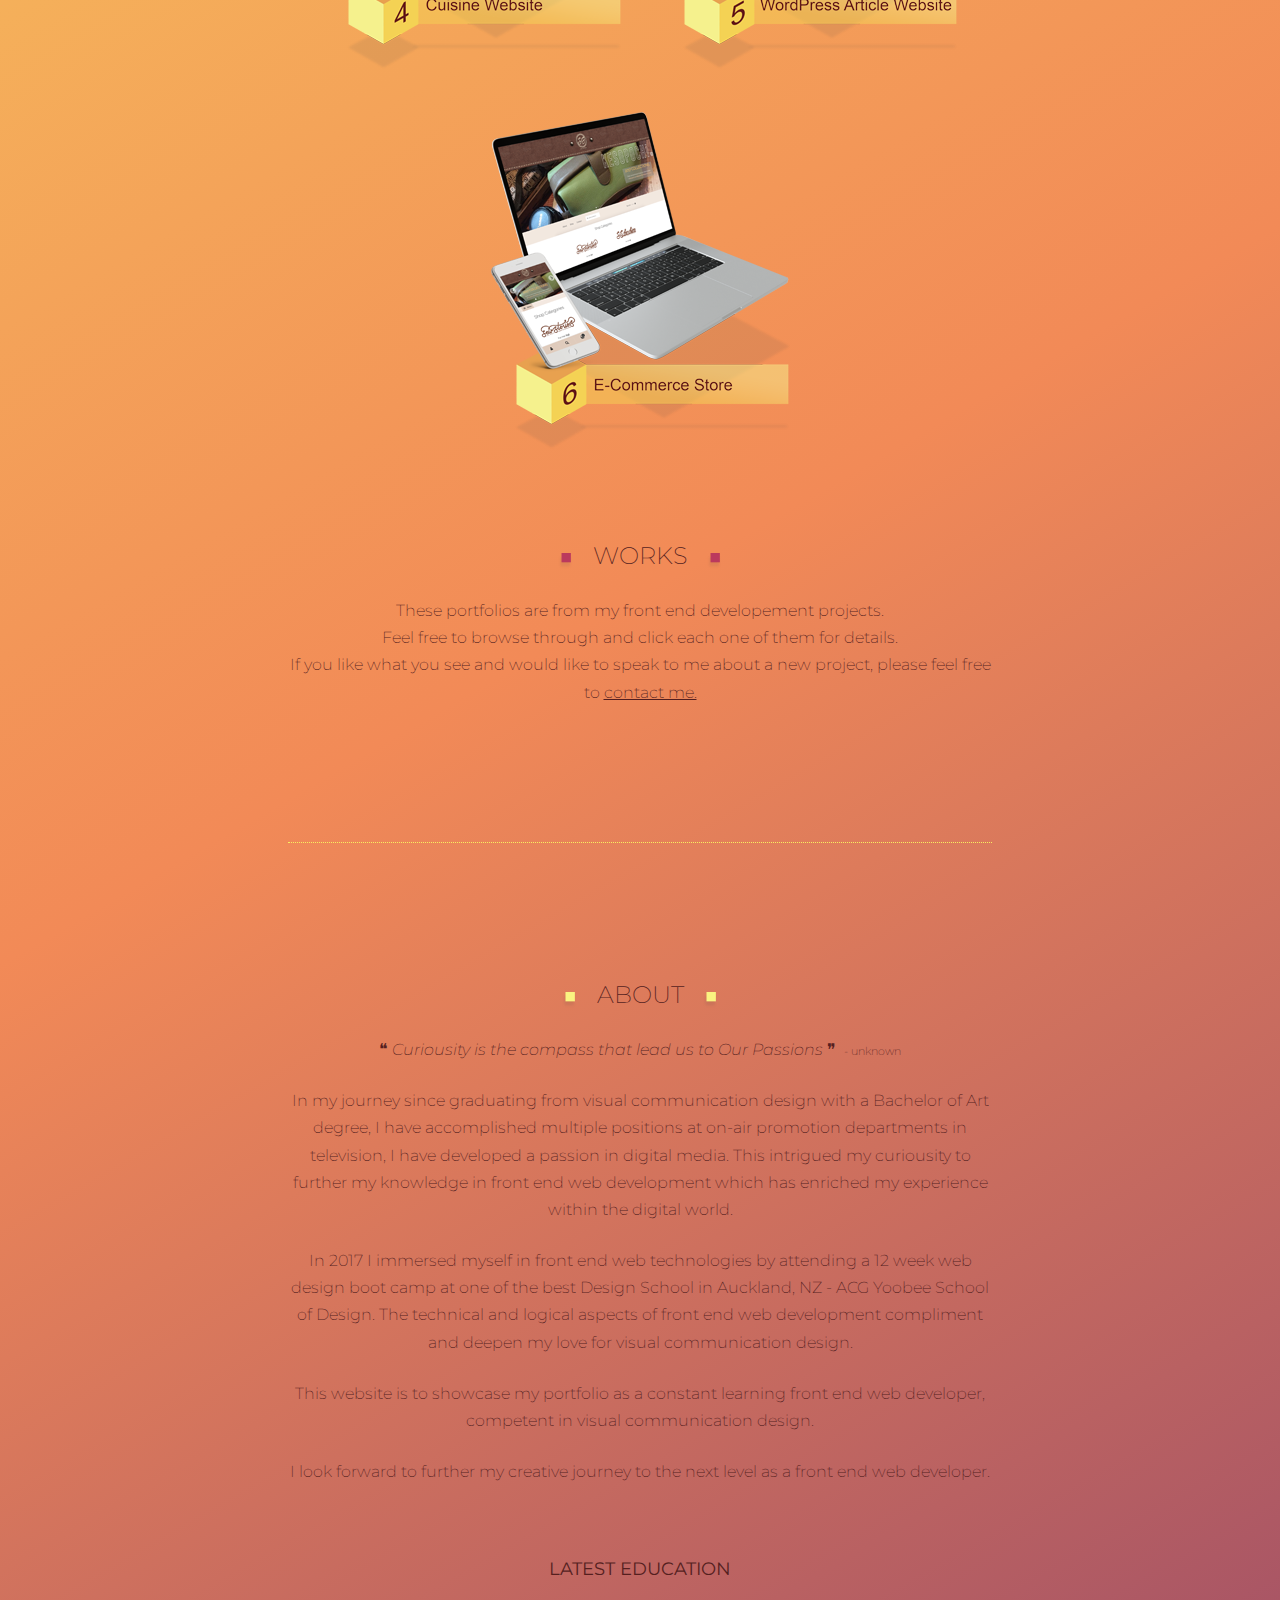
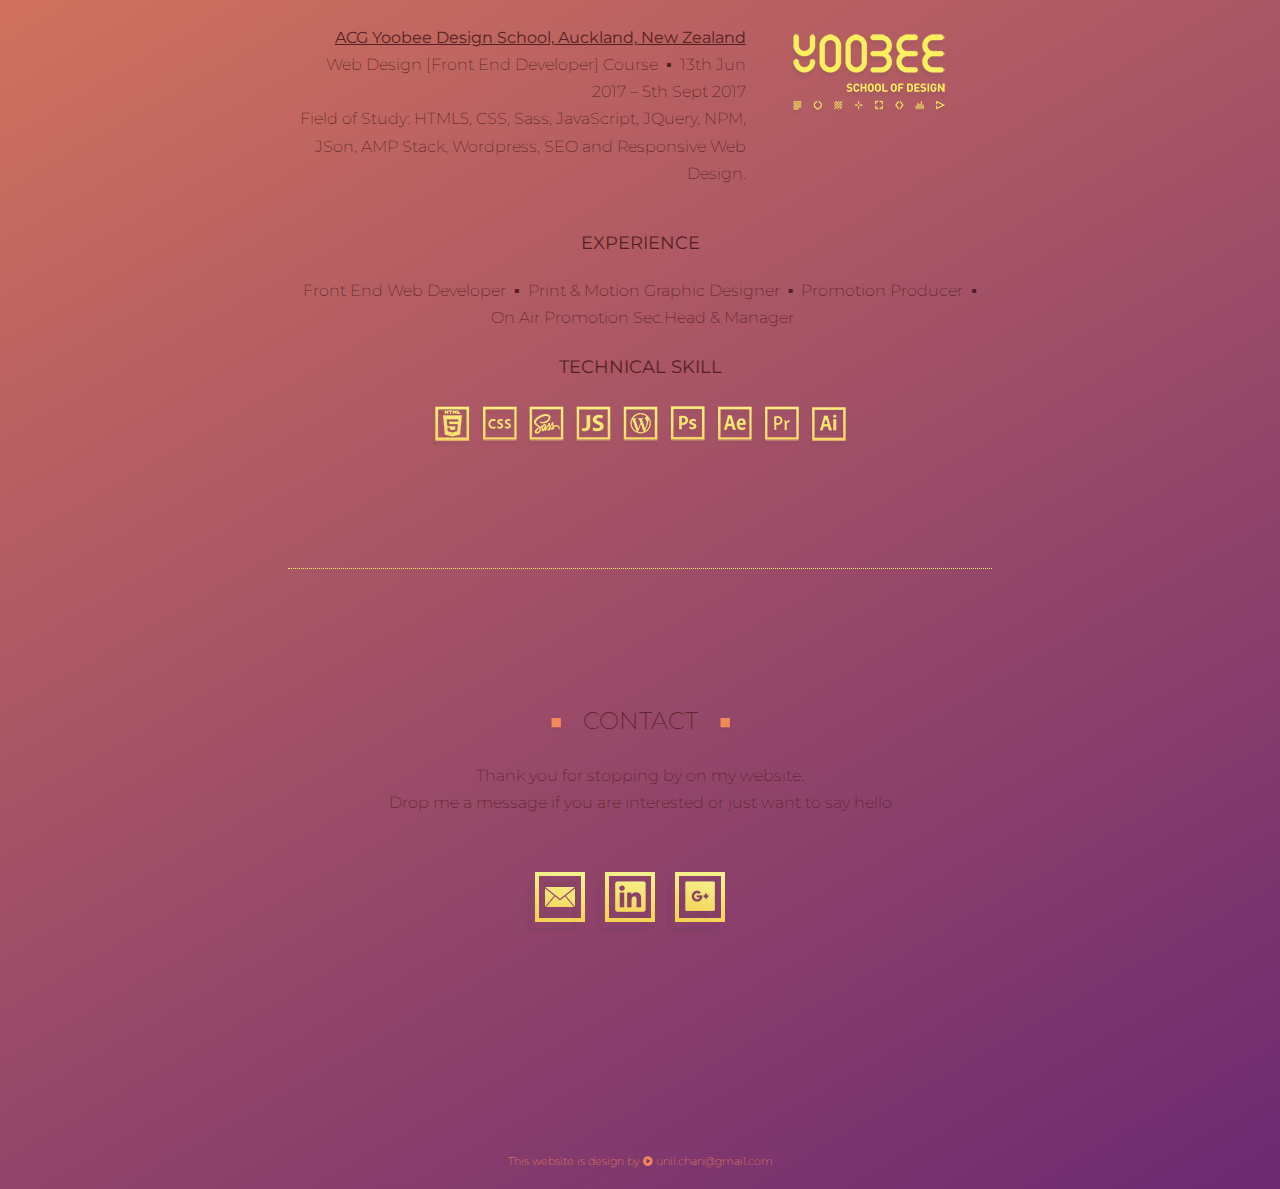
==== commit 5415e7db: "added new" ====
--- a/index.html
+++ b/index.html
@@ -50,7 +50,7 @@
       <section >
       <h2><span class="block1">&#9632;</span> &nbsp;ABOUT&nbsp; <span class="block1">&#9632;</span></h2>
       <p>&#10077; <em>Curiousity is the compass that lead us to Our Passions </em>&#10078; &nbsp;<small>- unknown</small></p>
-      <p>In my journey since graduating from visual communication design with a Bachelor of Art degree, I have accomplished multiple positions at on air promotion departments in television, I have developed a passion in digital media. This intrigued my curiousity to further my knowledge in front end web development which has enriched my experience within the digital world. </p>
+      <p>In my journey since graduating from visual communication design with a Bachelor of Art degree, I have accomplished multiple positions at on-air promotion departments in television, I have developed a passion in digital media. This intrigued my curiousity to further my knowledge in front end web development which has enriched my experience within the digital world. </p>
       <p>In 2017 I immersed myself in front end web technologies by attending a 12 week web design boot camp at one of the best Design School in Auckland, NZ - ACG Yoobee School of Design. The technical and logical aspects of front end web development compliment and deepen my love for visual communication design.</p>
       <p>This website is to showcase my portfolio as a constant learning front end web developer, competent in visual communication design.</p>
       <p>I look forward to further my creative journey to the next level as a front end web developer.</p>
@@ -61,7 +61,7 @@
         <div class="education">
           <p><a href="http://www.yoobee.ac.nz" target="_blank"><strong><u>ACG Yoobee Design School, Auckland, New Zealand</u></strong></a><br> Web Design [Front End Developer] Course&nbsp; &#9642; &nbsp;13th Jun 2017 – 5th Sept 2017<br>Field of Study: HTML5, CSS, Sass, JavaScript, JQuery, NPM, JSon, AMP Stack, Wordpress, SEO and Responsive Web Design.</p>
         </div>
-        <div class="yoobee" ><img src="images/icon/yoobee.png" alt="yoobe"></div>
+        <div class="yoobee"><a href="http://www.yoobee.ac.nz" target="_blank"><img src="images/icon/yoobee.png" alt="yoobe"></a></div>
       </div>
       <h3><strong>EXPERIENCE</strong></h3>
       <p>Front End Web Developer&nbsp; &#9642; &nbsp;Print & Motion Graphic Designer&nbsp; &#9642; &nbsp;Promotion Producer&nbsp; &#9642; &nbsp;On Air Promotion Sec.Head & Manager</p>
--- a/styles.css
+++ b/styles.css
@@ -103,6 +103,7 @@
   border-bottom: .5px dotted #faf381;
   color: #faf381;
 }
+
 
 /* Layout
 ------------------------------------------*/
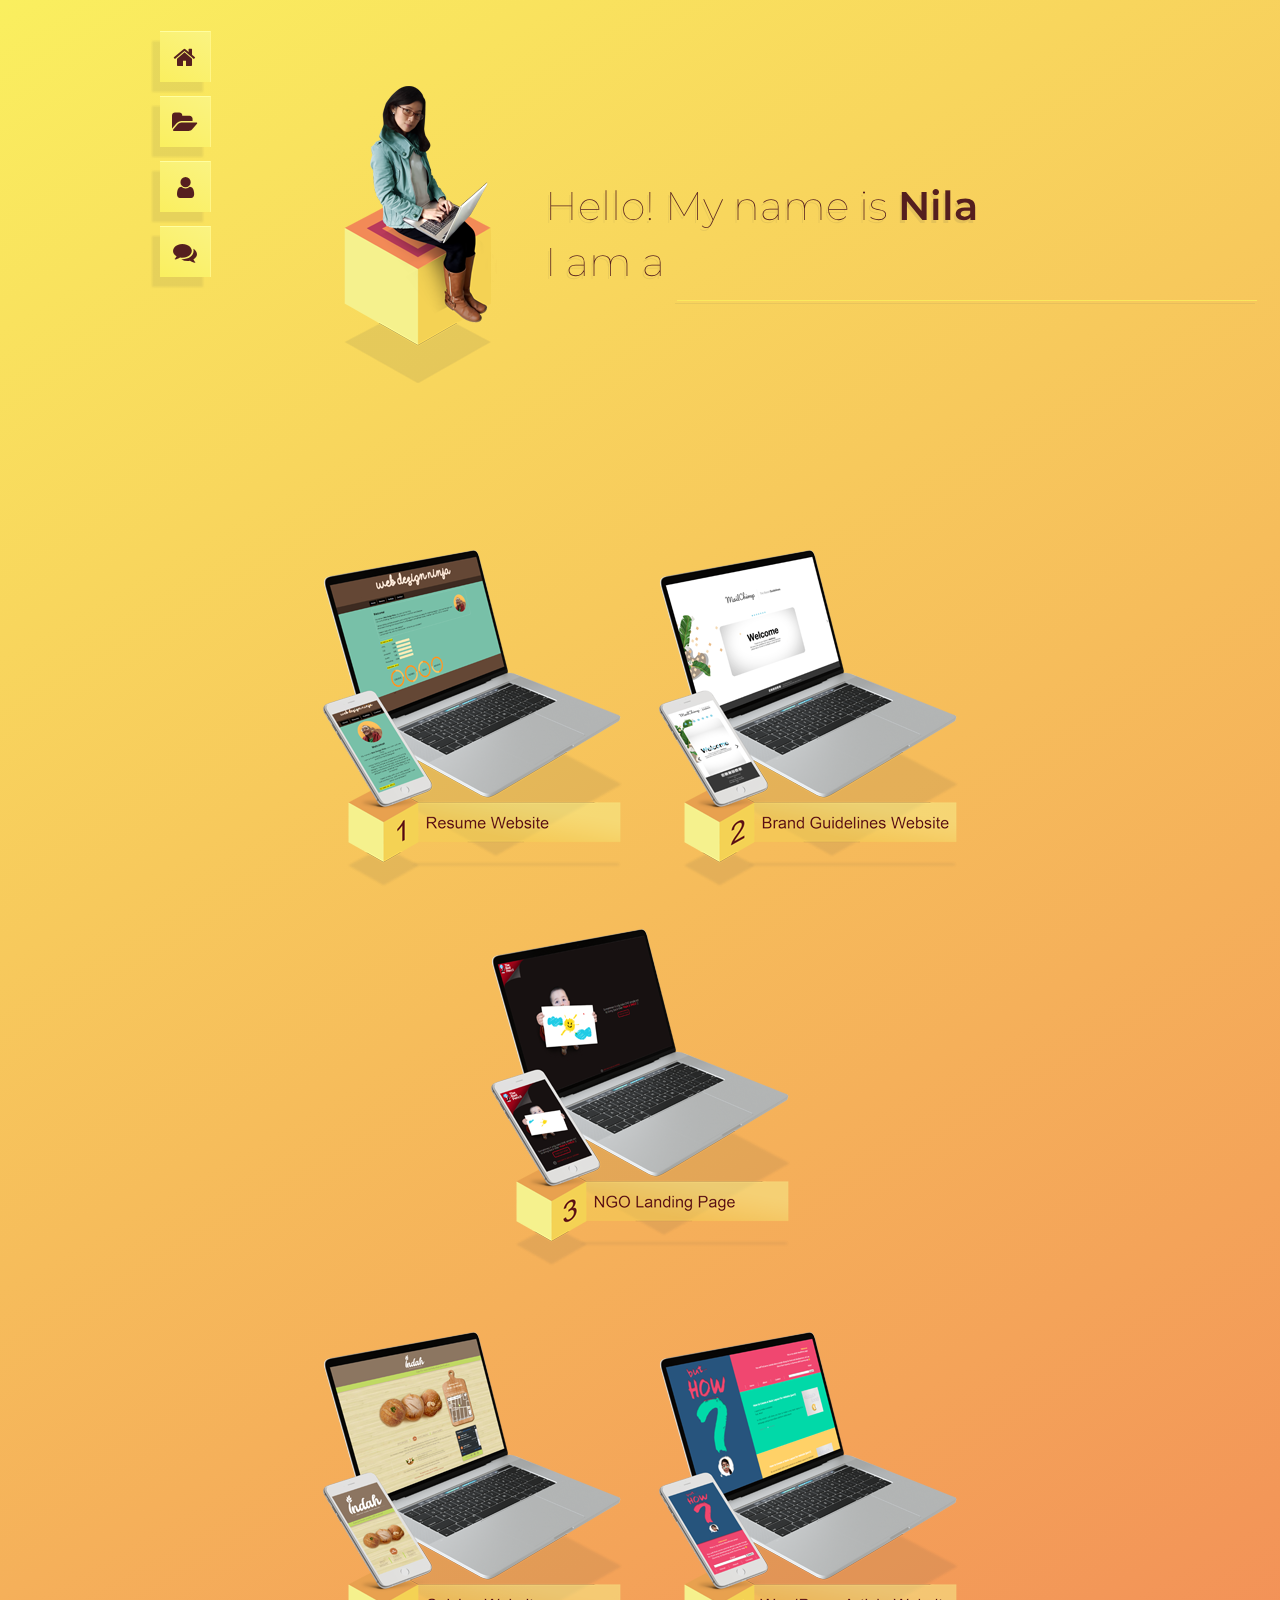
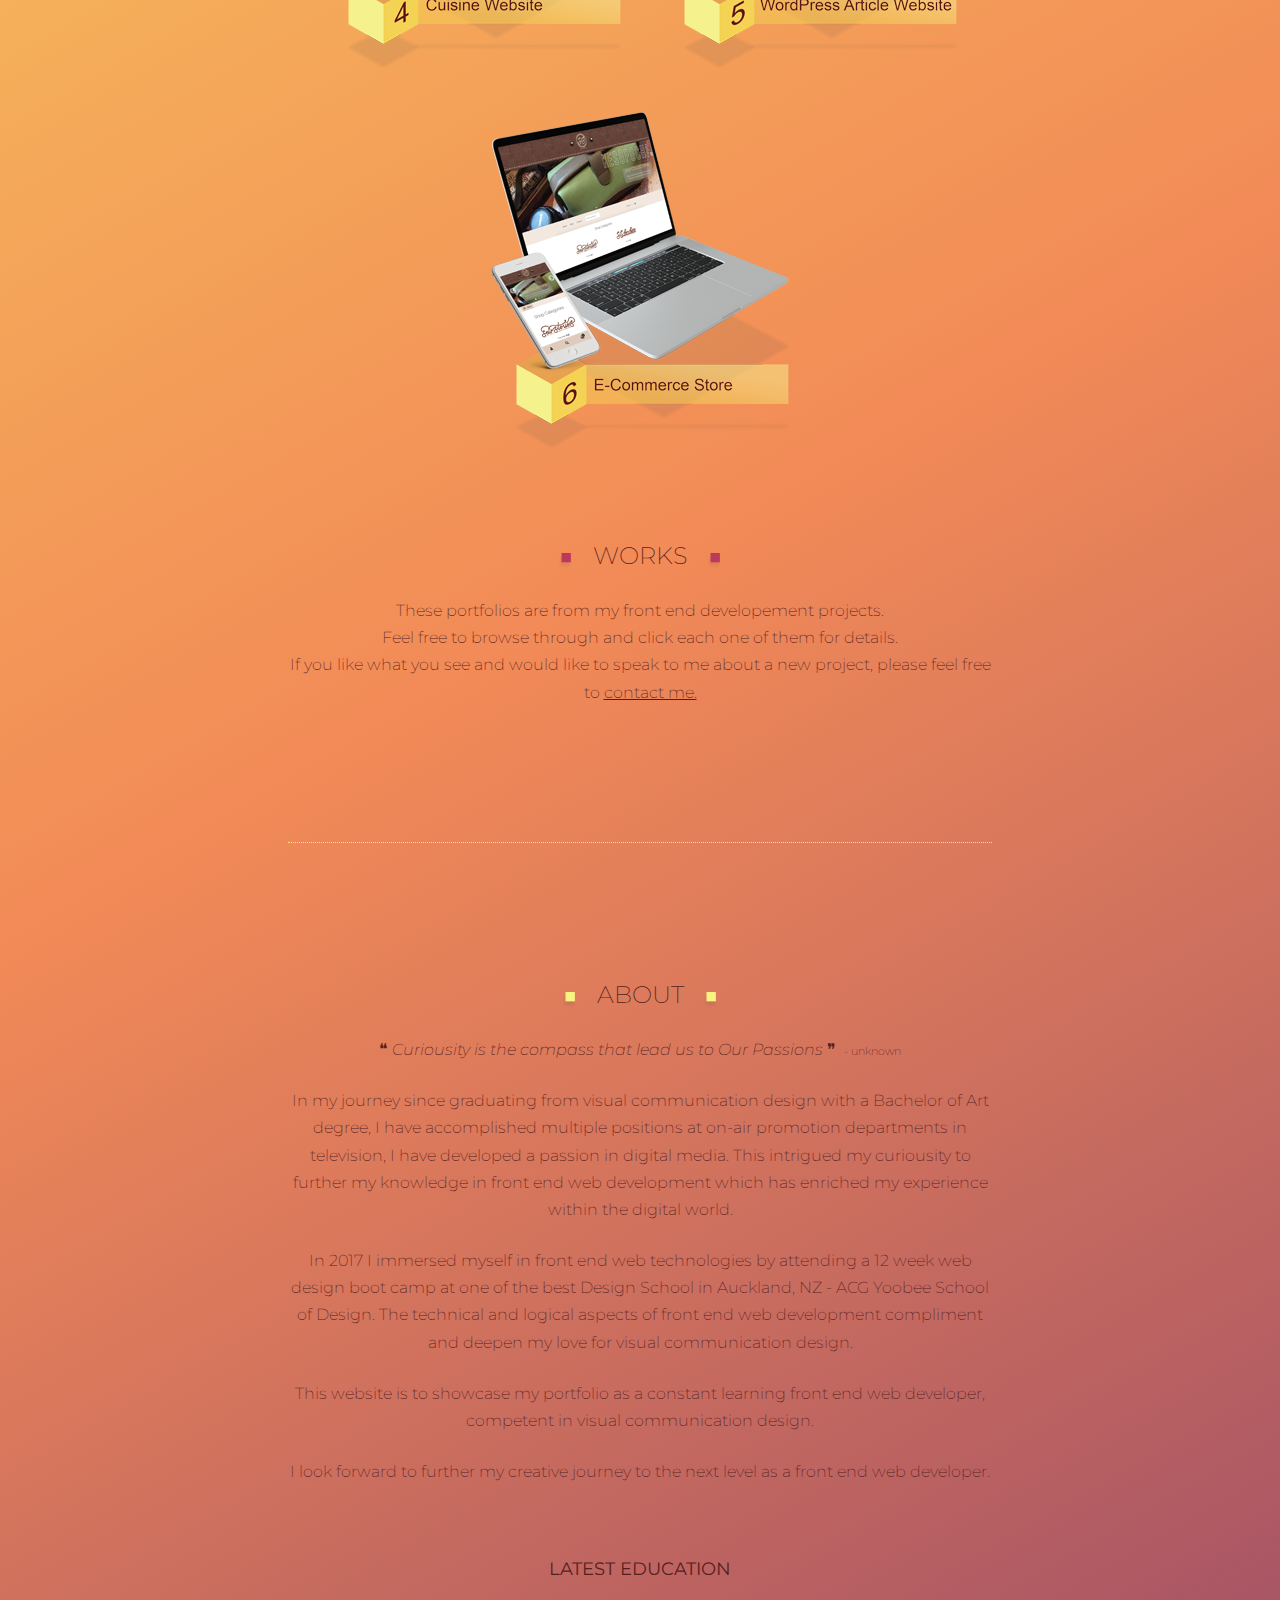
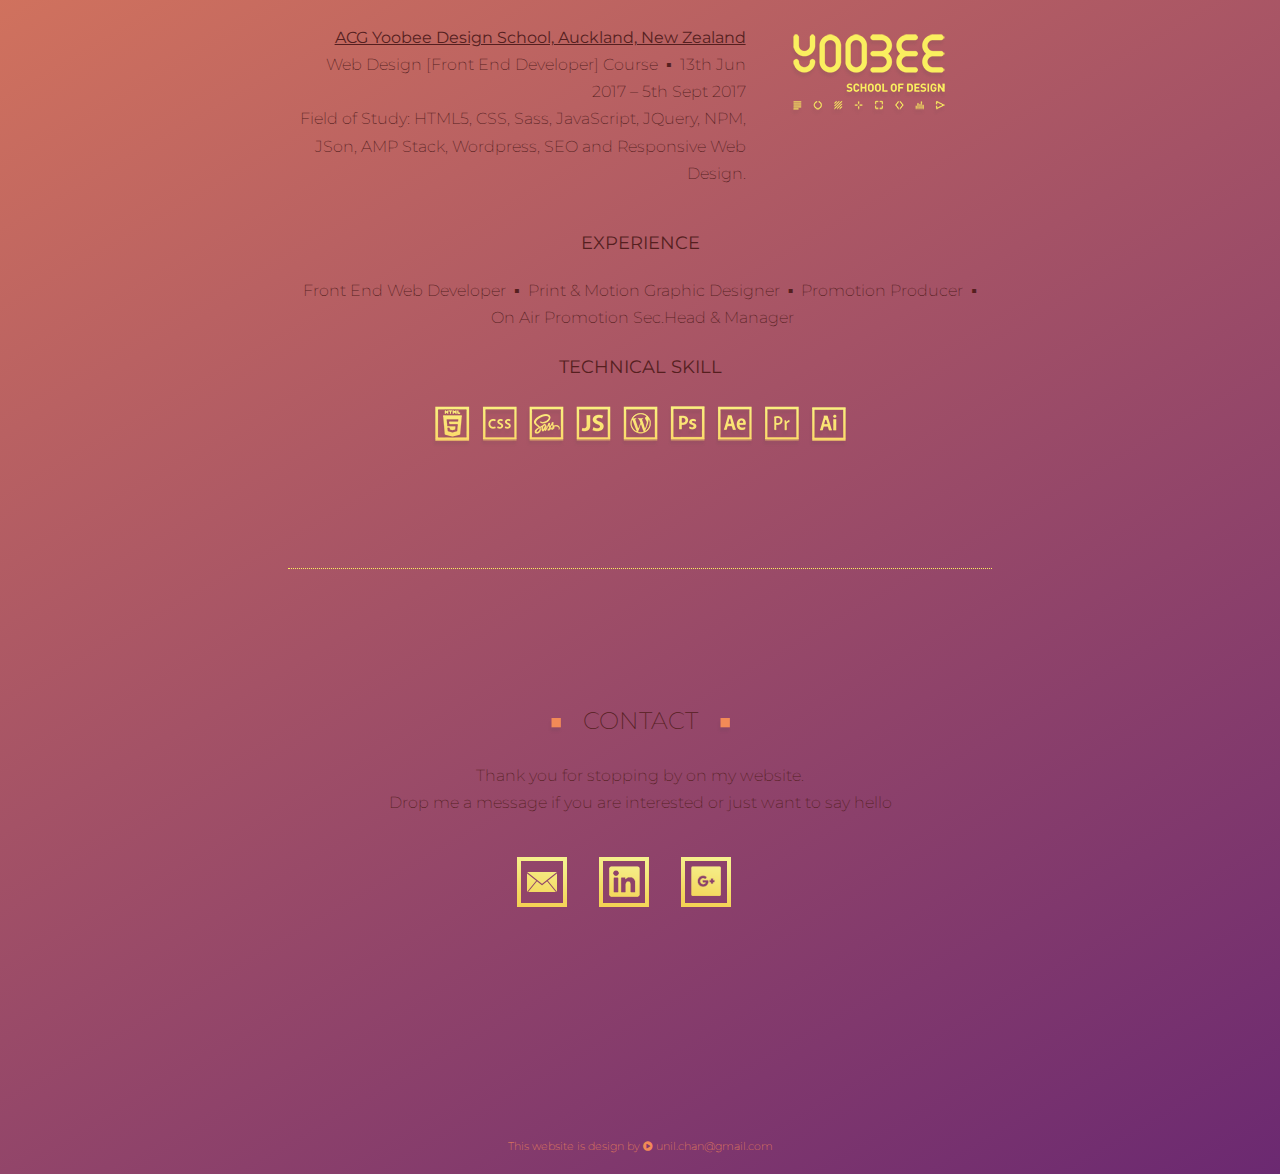
==== commit 59b2630b: "added all new" ====
--- a/index.html
+++ b/index.html
@@ -41,7 +41,9 @@
           <a rel="parent" href="work6.html" target="_self"><img class="thumb" src="images/thumbs/mockup06a_300px.png" alt="work6"></a></p>
           &nbsp;
           <h2><span class="block2">&#9632;</span> &nbsp;WORKS&nbsp; <span class="block2">&#9632;</span></h2>
+        <div class="body-text">
           <p>These portfolios are from my front end developement projects. <br>Feel free to browse through and click each one of them for details. <br>If you like what you see and would like to speak to me about a new project, please feel free to <a href="#contact"><u>contact me.</u></a></p>
+        </div> <!-- .body-text-->
       </section>
     </div>
     <!-- .container-->
@@ -50,10 +52,12 @@
       <section >
       <h2><span class="block1">&#9632;</span> &nbsp;ABOUT&nbsp; <span class="block1">&#9632;</span></h2>
       <p>&#10077; <em>Curiousity is the compass that lead us to Our Passions </em>&#10078; &nbsp;<small>- unknown</small></p>
+    <div class="body-text">
       <p>In my journey since graduating from visual communication design with a Bachelor of Art degree, I have accomplished multiple positions at on-air promotion departments in television, I have developed a passion in digital media. This intrigued my curiousity to further my knowledge in front end web development which has enriched my experience within the digital world. </p>
       <p>In 2017 I immersed myself in front end web technologies by attending a 12 week web design boot camp at one of the best Design School in Auckland, NZ - ACG Yoobee School of Design. The technical and logical aspects of front end web development compliment and deepen my love for visual communication design.</p>
       <p>This website is to showcase my portfolio as a constant learning front end web developer, competent in visual communication design.</p>
       <p>I look forward to further my creative journey to the next level as a front end web developer.</p>
+    </div> <!--.body-text-->
       &nbsp;
       &nbsp;
       <h3><strong>LATEST EDUCATION</strong></h3>
--- a/styles.css
+++ b/styles.css
@@ -268,7 +268,7 @@
 
 /* Nav
 ------------------------------------------*/
-ul {
+.sticky-nav ul {
   list-style: none;
   display: block;
   /*margin: 60px auto;*/
@@ -277,12 +277,12 @@
   filter: drop-shadow(-8px 10px 1px rgba(70, 70, 70, 0.1));
 }
 @media screen and (min-width:48em){
-  ul{
+  .sticky-nav ul{
     width: 400px;
   }
 }
 
-li {
+.sticky-nav li {
   position: relative;
   display: block;
   width: 50px;
@@ -296,7 +296,7 @@
   perspective: 1000px;
 }
 
-li span {
+.sticky-nav li span {
 	position: relative;
   display: block;
 	width: 50px;
@@ -308,7 +308,7 @@
   border-right: .05px solid #FFF687;
 }
 
-li span::before {
+.sticky-nav li span::before {
 	position: absolute;
 	top: 100%;
 	left: 0;
@@ -322,20 +322,20 @@
   align-content: center;
 }
 
-li:hover span,
-li:focus span {
+.sticky-nav li:hover span,
+.sticky-nav li:focus span {
 	transform: rotateX(90deg) translateY(-22px);
 }
 
-li:hover span::before,
-li:focus span::before {
+.sticky-nav li:hover span::before,
+.sticky-nav li:focus span::before {
 	background: linear-gradient(30deg, #bb395d, #f28a57);
   border-top: .05px solid #FFD39F;
   border-right: .05px solid #FFD39F;
   color: #FFF7E3;
 }
 
-nav a{
+.sticky-nav nav a{
   transition: all 7s ease-in-out;
 }
 
@@ -393,14 +393,25 @@
   filter: drop-shadow(-1px 4px 1px rgba(70, 70, 70, 0.1));
 }
 
-.block2{
-  color: #bb395d;
-  filter: drop-shadow(-1px 4px 1px rgba(70, 70, 70, 0.1));
-}
+.block2,
+.block-info{
+    color: #bb395d;
+    filter: drop-shadow(-1px 4px 1px rgba(70, 70, 70, 0.1));
+  }
+
 
 .block3{
   color: #f28a57;
   filter: drop-shadow(-1px 4px 1px rgba(70, 70, 70, 0.1));
+}
+
+.block-info{
+  display: none;
+}
+@media screen and (min-width: 48em){
+  .block-info{
+    display: inline;
+  }
 }
 
 #portfolio img.thumb:hover,
@@ -415,6 +426,45 @@
   margin-left: 1em;
 }
 
+ul.software {
+list-style: none;
+display: block;
+margin: 0 auto;
+}
+.software li{
+  padding-top: .7em;
+  line-height: 0em;
+  font-size: 14px;
+  /*width: 100%;*/
+  height: auto;
+  text-align: left;
+  margin-left: 1em;
+}
+@media screen and (min-width: 48em){
+ul.software {
+display: inline-block;
+margin: 0 auto;
+}
+.software li{
+  padding-top: 0em;
+  line-height: 0em;
+  font-size: 16px;
+  /*width: 100%;*/
+  height: auto;
+  text-align: center;
+  margin-left: 1em;
+  display: inline-block;
+}
+}
+
+.body-text{
+  text-align: justify;
+}
+@media screen and (min-width: 48em){
+  .body-text{
+    text-align: center;
+  }
+}
 
 /* LAptop & HP gallery for Work Page
 ------------------------------------------*/
@@ -437,6 +487,7 @@
   width: 100%;
   align-items: center;
   min-height:45em;
+  /*min-height: 30em;*/
   position:relative;
 }
 
@@ -446,11 +497,15 @@
   right: 0em;
   min-width: 245px;
   top: 33em;
+  /*top: 15em; /*new*/*/
 }
 @media screen and (min-width: 48em){
   .gallery-container{
     min-height: 0em;
   }
+  /*.device {
+    top: 33em;
+  }*/
 }
 
 .work-gallery1{
@@ -480,9 +535,9 @@
   max-width: 100%;
   position: relative;
   padding-bottom: 56.25%;
-  padding-top: 30px;
+  /*padding-top: 30px;*/
+  padding-top: .95em;
   height: 0;
-  overflow: hidden;
   transform: scale(.76) translateY(28px); /*new*/
 }
 @media screen and (min-width: 48em){
@@ -491,12 +546,14 @@
     transform: scale(.85);
   }
   .video {
+    overflow: hidden;
     transform: scale(.76) translateY(0px); /*new*/
   }
 }
 
 .video img,
 .video2 img {
+  display: block;
   margin: 0 auto;
 }
 
@@ -602,6 +659,8 @@
 }
 
 .other-link ul{
+  padding-left: 0em;
+  padding-right: 1em;
   max-width:100%;
   list-style: none;
   /*display: block;
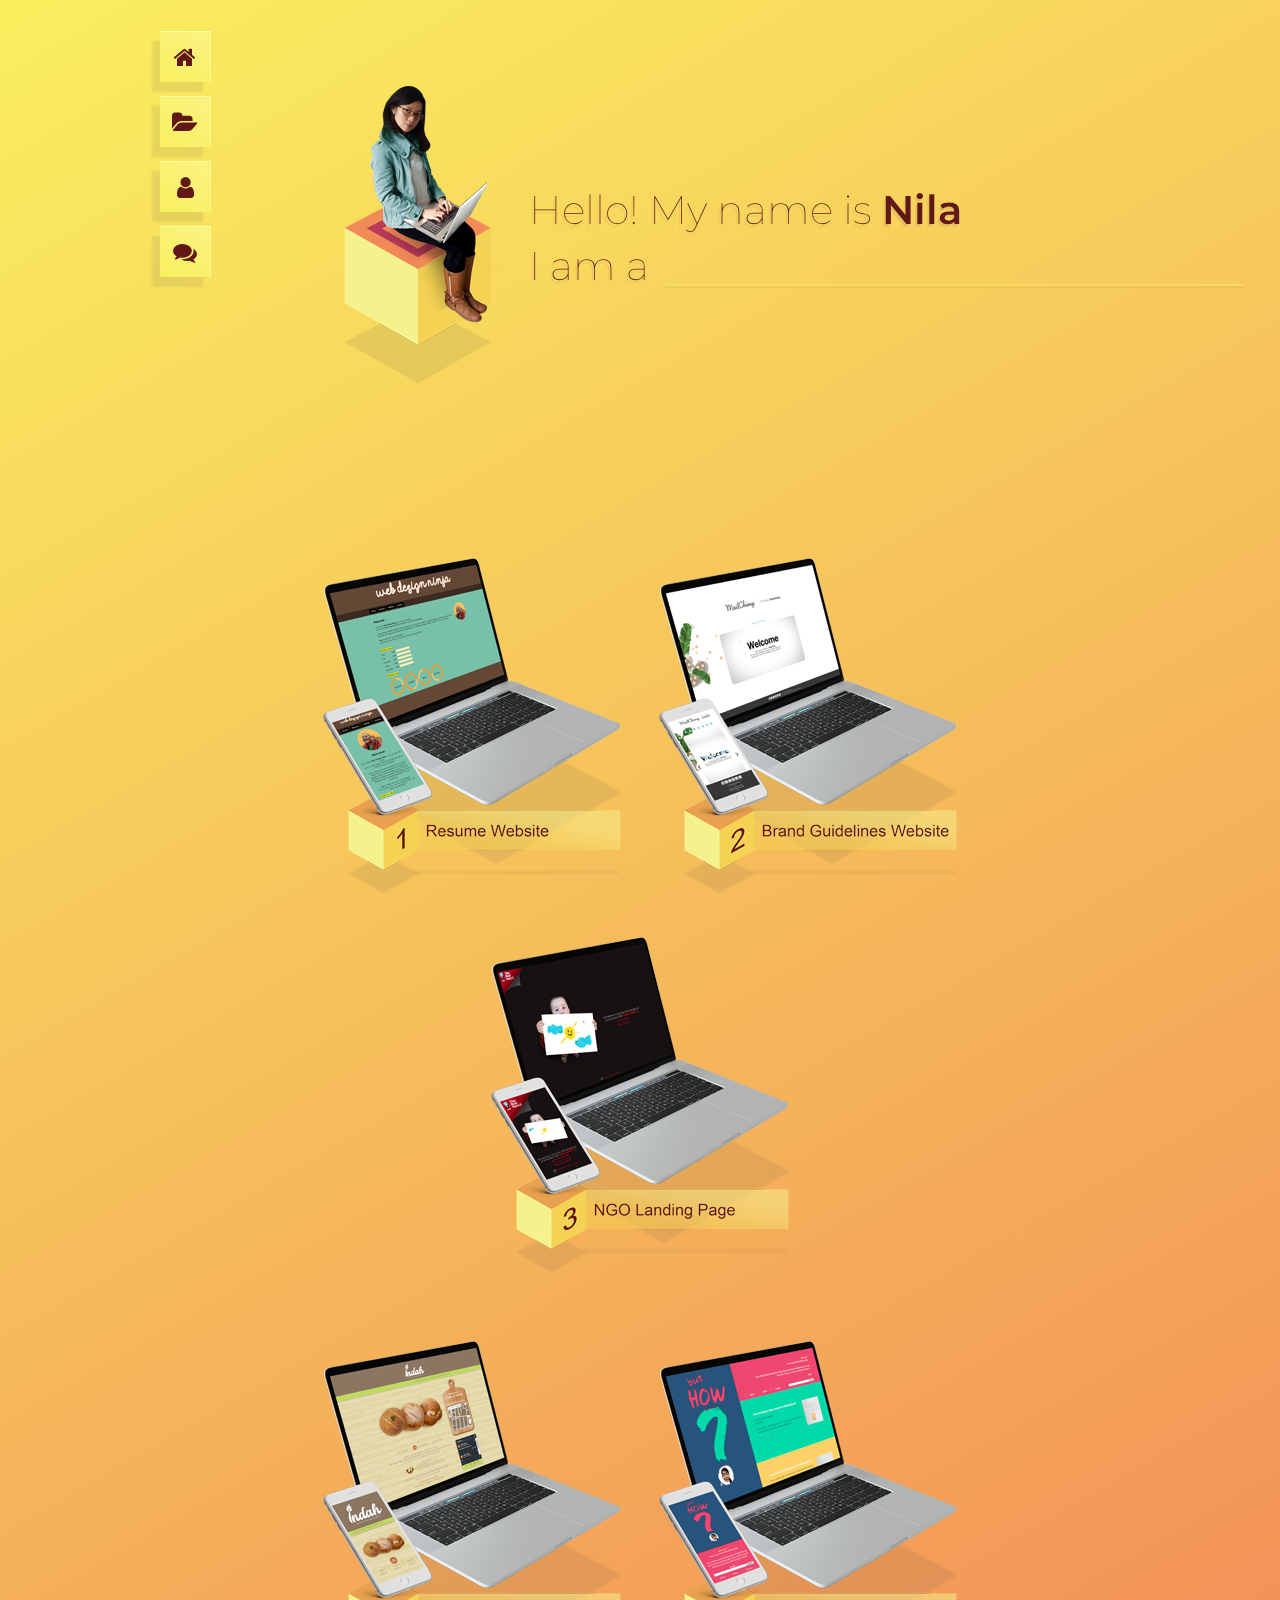
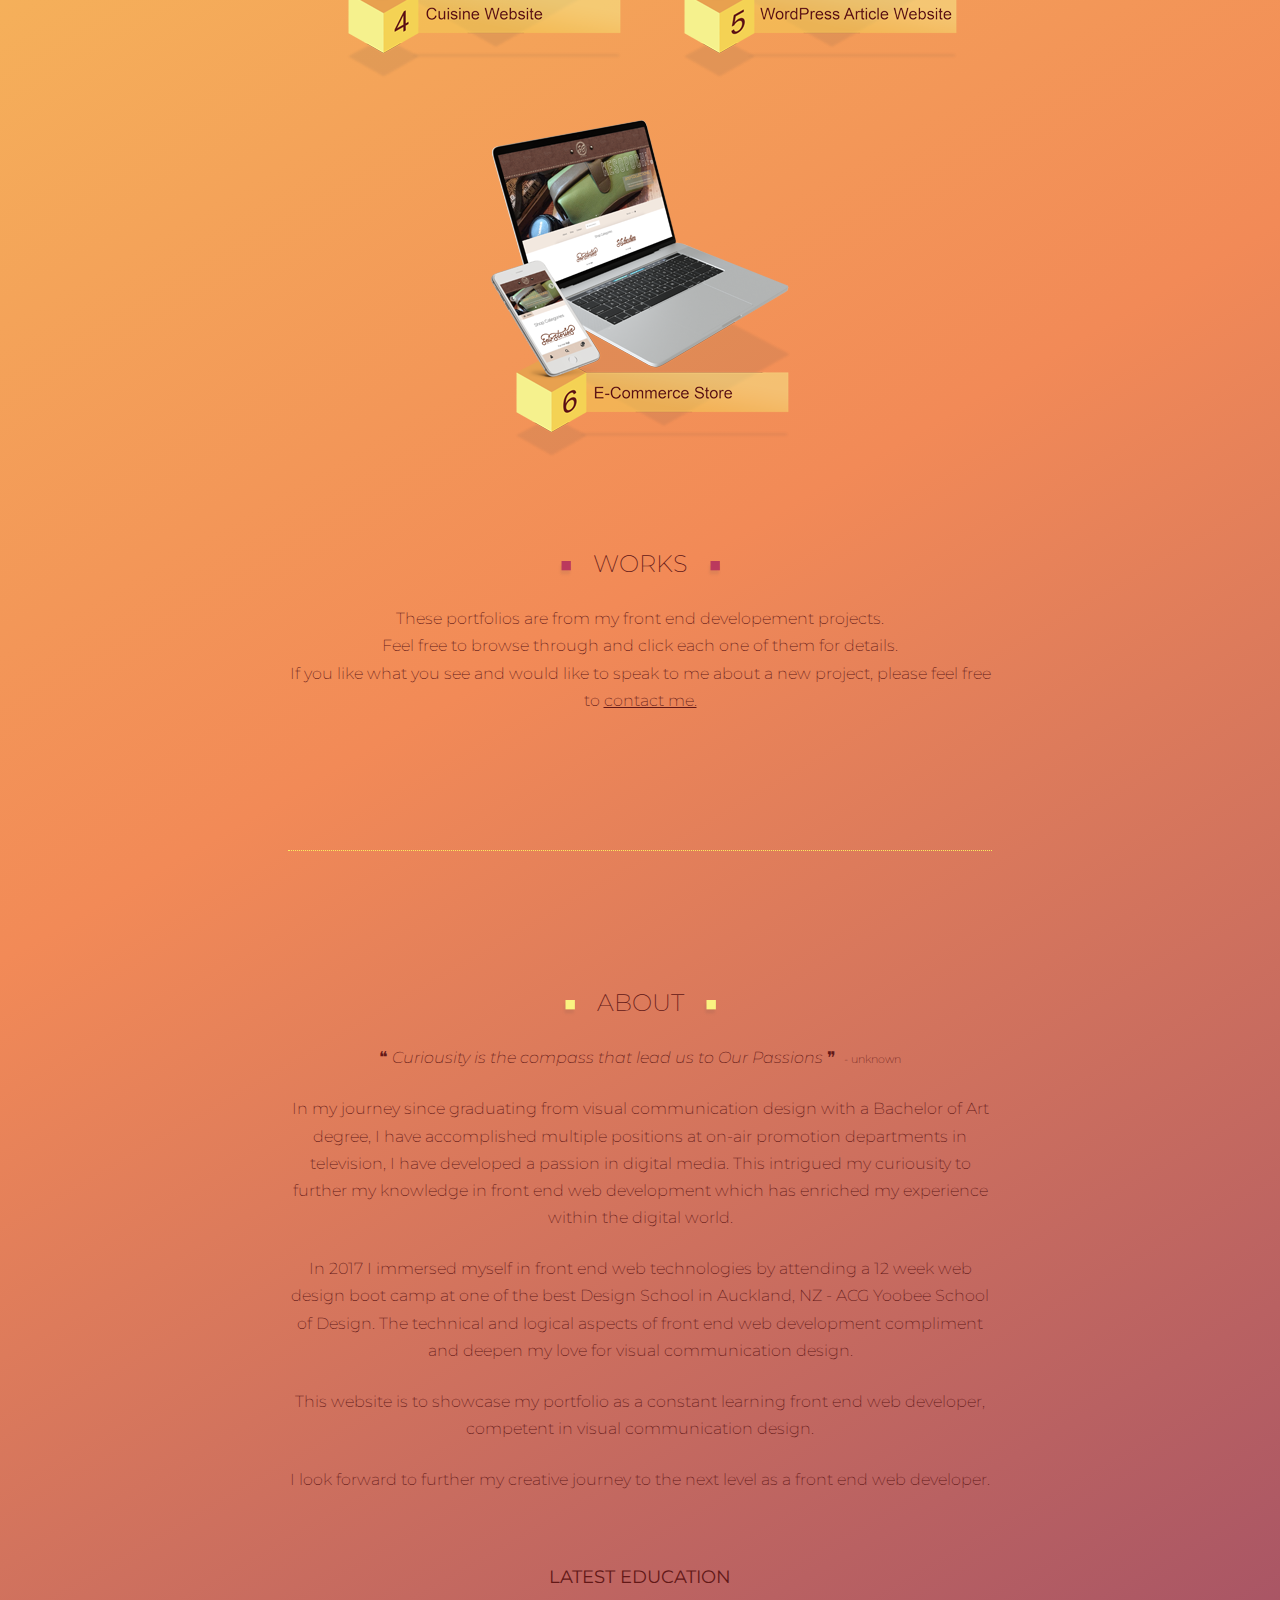
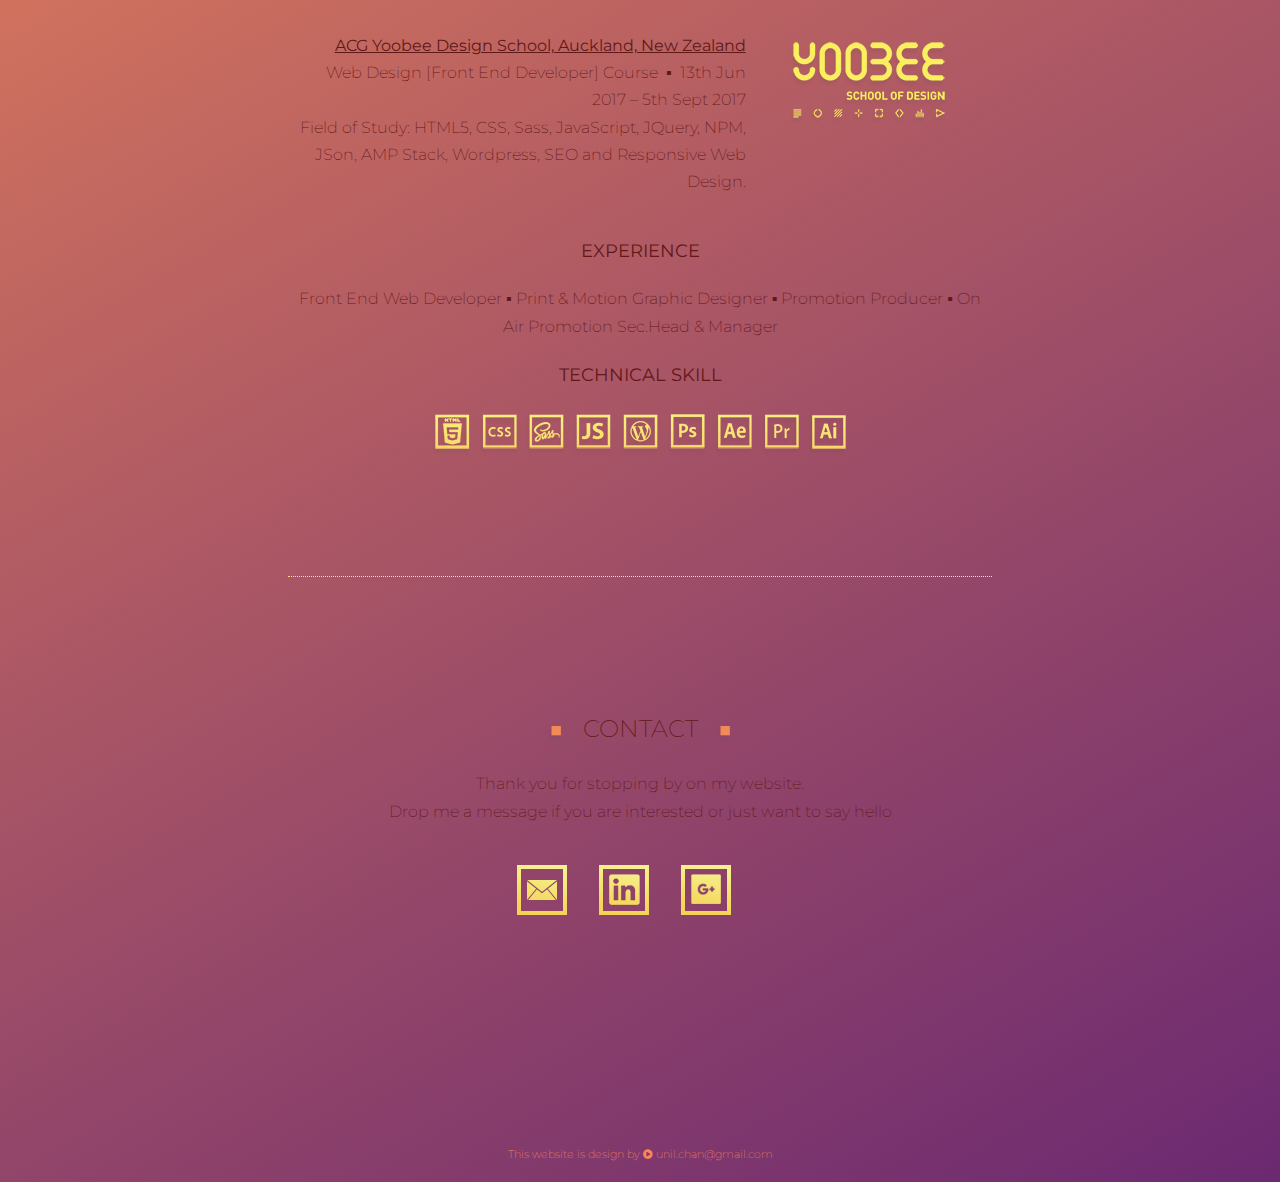
==== commit ac3a1999: "added new" ====
--- a/index.html
+++ b/index.html
@@ -13,23 +13,30 @@
 
 <body>
   <header>
-    <div class="pic"><img src="images/test_pic3.png" alt="pic"><div><div class="top-text"><h1 class="rw-sentence"><span>Hello! My name is <strong class="name">Nila</strong><br>I am a</span><div class="rw-words"><span>Front End Developer</span><span>Visual Communication Designer</span><span>Promotion Producer</span></div>
-      <div class="border"><p>_____________________________</p></div></div>
-</h1></div>
+    <div class="header-image">
+      <div class="pic"><img src="images/test_pic3.png" alt="pic"></div>
+      <!-- .pic-->
+      <div class="top-text">
+        <h1 class="rw-sentence"> <span>Hello! My name is <strong class="name">Nila</strong><br>I am a</span> <div class="rolling-text"><div class="rw-words"> <span>Front End Web Developer</span> <span class="vcd">Visual Communication Designer</span> <span>Promotion Producer</span> </div> <!-- .rw-word --> </div> <!-- .rolling-text-->
+        <div class="border"> <p>_____________________________</p> </div><!-- .border--> </h1>
+      </div>
+      <!--. top-text-->
+    </div>
+    <!-- .header-image-->
   </header>
 
   <div class="wrapper">
 
     <div class="sticky-nav">
-    <nav>
-      <ul>
-        <li><a href="index.html"><span data-hover="HOME"><i style="font-size:24px" class="fa">&#xf015;</i></span></a></li>
-        <li><a href="#portfolio"><span data-hover="WORKS"><i style="font-size:24px" class="fa">&#xf07c;</i></span></a></li>
-        <li><a href="#about"><span data-hover="ABOUT"><i style="font-size:24px" class="fa">&#xf007;</i></span></a></li>
-        <li><a href="#contact"><span data-hover="CONTACT"><i style="font-size:24px" class="fa">&#xf086;</i></span></a></li>
-      </ul>
-    </nav>
-  </div>
+      <nav>
+        <ul>
+          <li><a href="index.html"><span data-hover="HOME"><i style="font-size:24px" class="fa">&#xf015;</i></span></a></li>
+          <li><a href="#portfolio"><span data-hover="WORKS"><i style="font-size:24px" class="fa">&#xf07c;</i></span></a></li>
+          <li><a href="#about"><span data-hover="ABOUT"><i style="font-size:24px" class="fa">&#xf007;</i></span></a></li>
+          <li><a href="#contact"><span data-hover="CONTACT"><i style="font-size:24px" class="fa">&#xf086;</i></span></a></li>
+        </ul>
+      </nav>
+    </div>
 
     <div id="portfolio" class="container2">
       <section>
@@ -39,55 +46,60 @@
         <p><a rel="parent" href="work4.html" target="_self"><img class="thumb" src="images/thumbs/mockup04a_300px.png" alt="work4"></a>
           <a rel="parent" href="work5.html" target="_self"><img class="thumb" src="images/thumbs/mockup05a_300px.png" alt="work5"></a>
           <a rel="parent" href="work6.html" target="_self"><img class="thumb" src="images/thumbs/mockup06a_300px.png" alt="work6"></a></p>
-          &nbsp;
-          <h2><span class="block2">&#9632;</span> &nbsp;WORKS&nbsp; <span class="block2">&#9632;</span></h2>
+        &nbsp;
+        <h2><span class="block2">&#9632;</span> &nbsp;WORKS&nbsp; <span class="block2">&#9632;</span></h2>
         <div class="body-text">
           <p>These portfolios are from my front end developement projects. <br>Feel free to browse through and click each one of them for details. <br>If you like what you see and would like to speak to me about a new project, please feel free to <a href="#contact"><u>contact me.</u></a></p>
-        </div> <!-- .body-text-->
+        </div>
+        <!-- .body-text-->
       </section>
     </div>
     <!-- .container-->
 
     <div id="about" class="container1">
-      <section >
-      <h2><span class="block1">&#9632;</span> &nbsp;ABOUT&nbsp; <span class="block1">&#9632;</span></h2>
-      <p>&#10077; <em>Curiousity is the compass that lead us to Our Passions </em>&#10078; &nbsp;<small>- unknown</small></p>
-    <div class="body-text">
-      <p>In my journey since graduating from visual communication design with a Bachelor of Art degree, I have accomplished multiple positions at on-air promotion departments in television, I have developed a passion in digital media. This intrigued my curiousity to further my knowledge in front end web development which has enriched my experience within the digital world. </p>
-      <p>In 2017 I immersed myself in front end web technologies by attending a 12 week web design boot camp at one of the best Design School in Auckland, NZ - ACG Yoobee School of Design. The technical and logical aspects of front end web development compliment and deepen my love for visual communication design.</p>
-      <p>This website is to showcase my portfolio as a constant learning front end web developer, competent in visual communication design.</p>
-      <p>I look forward to further my creative journey to the next level as a front end web developer.</p>
-    </div> <!--.body-text-->
-      &nbsp;
-      &nbsp;
-      <h3><strong>LATEST EDUCATION</strong></h3>
-      <div class="edu-text">
-        <div class="education">
-          <p><a href="http://www.yoobee.ac.nz" target="_blank"><strong><u>ACG Yoobee Design School, Auckland, New Zealand</u></strong></a><br> Web Design [Front End Developer] Course&nbsp; &#9642; &nbsp;13th Jun 2017 – 5th Sept 2017<br>Field of Study: HTML5, CSS, Sass, JavaScript, JQuery, NPM, JSon, AMP Stack, Wordpress, SEO and Responsive Web Design.</p>
+      <section>
+        <h2><span class="block1">&#9632;</span> &nbsp;ABOUT&nbsp; <span class="block1">&#9632;</span></h2>
+        <p>&#10077; <em>Curiousity is the compass that lead us to Our Passions </em>&#10078; &nbsp;<small>- unknown</small></p>
+        <div class="body-text">
+          <p>In my journey since graduating from visual communication design with a Bachelor of Art degree, I have accomplished multiple positions at on-air promotion departments in television, I have developed a passion in digital media. This intrigued
+            my curiousity to further my knowledge in front end web development which has enriched my experience within the digital world. </p>
+          <p>In 2017 I immersed myself in front end web technologies by attending a 12 week web design boot camp at one of the best Design School in Auckland, NZ - ACG Yoobee School of Design. The technical and logical aspects of front end web development
+            compliment and deepen my love for visual communication design.</p>
+          <p>This website is to showcase my portfolio as a constant learning front end web developer, competent in visual communication design.</p>
+          <p>I look forward to further my creative journey to the next level as a front end web developer.</p>
         </div>
-        <div class="yoobee"><a href="http://www.yoobee.ac.nz" target="_blank"><img src="images/icon/yoobee.png" alt="yoobe"></a></div>
-      </div>
-      <h3><strong>EXPERIENCE</strong></h3>
-      <p>Front End Web Developer&nbsp; &#9642; &nbsp;Print & Motion Graphic Designer&nbsp; &#9642; &nbsp;Promotion Producer&nbsp; &#9642; &nbsp;On Air Promotion Sec.Head & Manager</p>
-      <h3><strong>TECHNICAL SKILL</strong></h3>
-      <img class="skill" src="images/icon/skills.png" alt="tech-skills">
+        <!--.body-text-->
+        &nbsp; &nbsp;
+        <h3><strong>LATEST EDUCATION</strong></h3>
+        <div class="edu-text">
+          <div class="education">
+            <p><a href="http://www.yoobee.ac.nz" target="_blank"><strong><u>ACG Yoobee Design School, Auckland, New Zealand</u></strong></a><br> Web Design [Front End Developer] Course&nbsp; &#9642; &nbsp;13th Jun 2017 – 5th Sept 2017<br>Field of Study:
+              HTML5, CSS, Sass, JavaScript, JQuery, NPM, JSon, AMP Stack, Wordpress, SEO and Responsive Web Design.</p>
+          </div>
+          <div class="yoobee"><a href="http://www.yoobee.ac.nz" target="_blank"><img src="images/icon/yoobee.png" alt="yoobe"></a></div>
+        </div>
+        <h3><strong>EXPERIENCE</strong></h3>
+        <p>Front End Web Developer&nbsp;<span class="block-info2">&#9642;</span>&nbsp;Print & Motion Graphic Designer&nbsp;<span class="block-info2">&#9642;</span>&nbsp;Promotion Producer&nbsp;<span class="block-info2">&#9642;</span>&nbsp;On Air Promotion
+          Sec.Head & Manager</p>
+        <h3><strong>TECHNICAL SKILL</strong></h3>
+        <img class="skill" src="images/icon/skills.png" alt="tech-skills">
       </section>
     </div>
     <!-- .container-->
 
     <div id="contact" class="container3">
       <section>
-      <h2><span class="block3">&#9632;</span> &nbsp;CONTACT&nbsp; <span class="block3">&#9632;</span></h2>
-      <p>Thank you for stopping by on my website.
-      <br>Drop me a message if you are interested or just want to say hello</p>
-      <div class="social-media">
-        <ul class="social-channels">
-          <li><a class="email" href="mailto:unil.chan@gmail.com" target="_blank">email</a></li>
-          <li><a class="linkedin" href="https://www.linkedin.com/in/nila-indriasari/" target="_blank">linkedin</a></li>
-          <li><a class="googleplus" href="https://plus.google.com/u/0/104660334746263338420" target="_blank">googleplus</a></li>
-        </ul>
-      </div>
-    </section>
+        <h2><span class="block3">&#9632;</span> &nbsp;CONTACT&nbsp; <span class="block3">&#9632;</span></h2>
+        <p>Thank you for stopping by on my website.
+          <br>Drop me a message if you are interested or just want to say hello</p>
+        <div class="social-media">
+          <ul class="social-channels">
+            <li><a class="email" href="mailto:unil.chan@gmail.com" target="_blank">email</a></li>
+            <li><a class="linkedin" href="https://www.linkedin.com/in/nila-indriasari/" target="_blank">linkedin</a></li>
+            <li><a class="googleplus" href="https://plus.google.com/u/0/104660334746263338420" target="_blank">googleplus</a></li>
+          </ul>
+        </div>
+      </section>
     </div>
     <!-- .container-->
 
--- a/styles.css
+++ b/styles.css
@@ -5,18 +5,19 @@
   font-weight: 200;
   text-align: center;
   margin: 0;
-  color: #551f1f;
+  color: #621817;
   padding-top: 5em;
   line-height: 1.7;
 }
-@media screen and (min-width: 48em){
-  body{
+
+@media screen and (min-width: 48em) {
+  body {
     font-size: 16px;
   }
 }
 
 a {
-  color: #551f1f;
+  color: #621817;
   text-decoration: none;
 }
 
@@ -24,108 +25,123 @@
   color: #6b2971;
 }
 
-footer a{
+footer a {
   color: #f28a57;
 }
-footer a:hover{
+
+footer a:hover {
   color: #faef5f;
 }
 
 p {
-    margin: 1.5em 0;
+  margin: 1.5em 0;
 }
 
 h1 {
-    font-size: 1.4em;
-    font-weight: 100;
-    line-height: 1.4;
-    margin: 1em 0;
-}
-@media screen and (min-width: 48em){
+  font-size: 1.8em;
+  font-weight: 100;
+  line-height: 1.4;
+  margin: 1em 0;
+}
+
+@media screen and (min-width: 48em) {
   h1 {
     font-size: 2.5em;
   }
 }
 
 h2 {
-    font-size: 1.2em;
-    font-weight: 200;
-    line-height: 1.2;
-    margin: 1.0909em 0;
-    word-spacing: 4px;
-}
-@media screen and (min-width: 48em){
+  font-size: 1.2em;
+  font-weight: 200;
+  line-height: 1.2;
+  margin: 1.0909em 0;
+  word-spacing: 4px;
+}
+
+@media screen and (min-width: 48em) {
   h2 {
     font-size: 1.5em;
   }
 }
 
 h3 {
-    font-size: 1.1em;
-    font-weight: 200;
-    line-height: 1.2;
-    margin: 1.2em 0;
+  font-size: 1.1em;
+  font-weight: 200;
+  line-height: 1.2;
+  margin: 1.2em 0;
 }
 
 h4 {
-    font-size: .7em;
-    font-weight: 300;
-    line-height: 1;
-    margin: 1.2em 0;
-}
-@media screen and (min-width: 48em){
+  font-size: .7em;
+  font-weight: 300;
+  line-height: 1;
+  margin: 1.2em 0;
+}
+
+@media screen and (min-width: 48em) {
   h4 {
-      font-size: 1em;
-    }
+    font-size: 1em;
+  }
 }
 
 small {
-    font-size: .7em;
-    line-height: 1.7143;
-    margin: 1.7143em 0;
-}
-strong{
+  font-size: .7em;
+  line-height: 1.7143;
+  margin: 1.7143em 0;
+}
+
+strong {
   font-weight: 400;
 }
-.name{
+
+.name {
   font-weight: 600;
 }
+
 .fa {
-    vertical-align: middle;
-  }
-
-  img {
-    max-width: 100%;
-    height: auto;
-  }
-
-.title{
+  vertical-align: middle;
+}
+
+img {
+  max-width: 100%;
+  height: auto;
+}
+
+.title {
   border-bottom: .5px dotted #faf381;
   color: #faf381;
 }
 
-
-/* Layout
-------------------------------------------*/
+.body-text {
+  text-align: justify;
+}
+
+@media screen and (min-width: 48em) {
+  .body-text {
+    text-align: center;
+  }
+}
+
+/* Main layout for header, footer, wrapper and container
+----------------------------------------------------------------------------------*/
 
 header,
 .container1,
 .container2,
 .container3,
-.container-work
-footer {
+.container-work footer {
   margin: 0 auto;
   width: 55%;
   max-width: 1080px;
 }
-footer{
+
+footer {
   color: #f28a57;
   margin-bottom: 1em;
 }
 
 .wrapper {
   padding: 7em 0;
-  /*background: #ffffff;*/
 }
 
 .container1,
@@ -135,12 +151,12 @@
   padding-bottom: 7em;
 }
 
-.container2{
+.container2 {
   padding-top: 0em;
   padding-bottom: 7em;
 }
 
-.container-work{
+.container-work {
   border-top: .3px dotted #faef5f;
 }
 
@@ -149,135 +165,164 @@
   border-bottom: .3px dotted #faef5f;
 }
 
-/* Head styling
-------------------------------------------*/
-
-.pic{
-  display: block;
+
+/* Head Picture & Rolling Text styling
+----------------------------------------------------------------------------------*/
+
+/* main Header layout */
+.header-image{
+  display: flex;
+  flex-direction: column;
   align-items: center;
-  vertical-align: middle;
-}
-
-.pic img{
-  margin: 0 auto;
-  /*filter: drop-shadow(-8px 10px 1px rgba(70, 70, 70, 0.1));*/
-  transform: translatey(0px);
-	animation: float 6s ease-in-out infinite;
-  margin-left: 3em;
-  margin-right: 2em;
-}
-
-.top-text{
-  margin-left: -8em;
-  transform: scale(.9);
-}
-
-@media screen and (min-width: 48em){
-  .pic{
+}
+
+@media screen and (min-width:48em){
+  .header-image{
     display: flex;
     flex-direction: row;
     align-items: center;
-    vertical-align: middle;
-  }
-  .top-text{
-    margin-left: 1em;
-    transform: scale(1);
-  }
-}
+  }
+  .rolling-text{
+    float: left;
+    margin-left: 3.5em;
+  }
+}
+
+/* the profile picture layout */
+.pic img {
+  margin: 0 auto;
+  transform: translatey(0px);
+  animation: float 6s ease-in-out infinite;
+  margin-left: 3em;
+  margin-right: 2em;
+}
+
 @keyframes float {
-	0% {
-		transform: translatey(0px);
-	}
-	50% {
-		transform: translatey(-10px);
-	}
-	100% {
-		transform: translatey(0px);
-	}
-}
-
-.pic h1{
-  margin-right: 0em;
-  margin-left: 2em;
-}
-@media screen and (min-width: 48em) {
-  .pic h1{
-    margin-right: 5em;
-    margin-left: 0em;
-  }
-}
-
-.rw-sentence{
+  0% {
+    transform: translatey(0px);
+  }
+  50% {
+    transform: translatey(-10px);
+  }
+  100% {
+    transform: translatey(0px);
+  }
+}
+
+/* the rolling text */
+.rw-sentence {
   margin: 0;
-  text-align: left;
-	text-shadow: 1px 1px 1px rgba(70, 70, 70, 0.1));
+  text-align: center;
+  text-shadow: 1px 1px 1px rgba(70, 70, 70, 0.1));
   filter: drop-shadow(-2px 3px .5px rgba(70, 70, 70, 0.1));
 }
-@media screen and (min-width: 48em){
-  .rw-sentence{
+
+@media screen and (min-width: 48em) {
+  .rw-sentence {
     margin: 0;
     text-align: left;
-  	text-shadow: 1px 1px 1px rgba(70, 70, 70, 0.1));
+    text-shadow: 1px 1px 1px rgba(70, 70, 70, 0.1));
     filter: drop-shadow(-2px 3px .5px rgba(70, 70, 70, 0.1));
   }
 }
 
-.rw-sentence span{
-	white-space: nowrap;
-}
-
-.rw-words{
-  color: #51bfb6;
-	display: inline;
-	text-indent: 10px;
-}
-.rw-words span{
+.rw-sentence span {
+  white-space: nowrap;
+}
+
+.rw-words {
+  color: #ba385e;
+  text-align: left;
+}
+
+.rw-words span {
   padding-bottom: .1em;
-  padding-left: .2em;
-	position: absolute;
-	opacity: 0;
-	overflow: hidden;
-	width: 100%;
-  animation: rotateWordsSecond 12s linear infinite 0s;
+  position: absolute;
+  opacity: 0;
+  overflow: hidden;
+  width: 100%;
+  animation: rotateWordsSecond 21s linear infinite 0s;
+}
+
+.rw-words span:first-child{
+  margin-left: -.5em;
 }
 
 .rw-words span:nth-child(2) {
-	animation-delay: 4s;
+  animation-delay: 7s;
+  margin-left: -1.8em;
 }
 
 .rw-words span:nth-child(3) {
-	animation-delay: 8s;
+  animation-delay: 14s;
+  margin-left: 1em;
+}
+@media screen and (min-width: 48em){
+  .rw-words span:first-child{
+    margin-left: 0em;
+  }
+  .rw-words span:nth-child(2) {
+    margin-left: 0em;
+  }
+  .rw-words span:nth-child(3) {
+    margin-left: 0em;
+  }
 }
 
 @keyframes rotateWordsSecond {
-    0% { opacity: 1; animation-timing-function: ease-in; width: 0px; }
-    10% { opacity: 0.3; width: 0px; }
-	  20% { opacity: 1; width: 100%; }
-    27% { opacity: 0; width: 100%; }
-    100% { opacity: 0; }
-}
-
-.border{
+  0% {
+    opacity: 1;
+    animation-timing-function: ease-in;
+    width: 0px;
+  }
+  10% {
+    opacity: 0.3;
+    width: 0px;
+  }
+  20% {
+    opacity: 1;
+    width: 100%;
+  }
+  45% {
+    opacity: 0;
+    width: 100%;
+  }
+  100% {
+    opacity: 0;
+  }
+}
+
+/* the line border under rolling text */
+.border {
   display: flex;
   position: absolute;
-  margin-top: -2.3em;
-  margin-left: 3.3em;
+  margin-top: -1.2em;
+  margin-left: -1.8em;
   padding: 0em;
-  color: #faef5f;
-}
-
-/* Nav
-------------------------------------------*/
+  color: #FFF9AF;
+}
+
+@media screen and (min-width: 48em){
+  .border {
+    margin-top: -2.8em;
+    margin-left: 3.4em;
+    color: #faef5f;
+  }
+}
+
+
+/* Sticky Navigation
+----------------------------------------------------------------------------------*/
+
 .sticky-nav ul {
   list-style: none;
   display: block;
-  /*margin: 60px auto;*/
-  /*width: 100px;*/
   padding: 0em;
   filter: drop-shadow(-8px 10px 1px rgba(70, 70, 70, 0.1));
 }
-@media screen and (min-width:48em){
-  .sticky-nav ul{
+
+@media screen and (min-width:48em) {
+  .sticky-nav ul {
     width: 400px;
   }
 }
@@ -297,45 +342,43 @@
 }
 
 .sticky-nav li span {
-	position: relative;
+  position: relative;
   display: block;
-	width: 50px;
+  width: 50px;
   background: linear-gradient(30deg, #faef5f, #faf381);
-	transition: transform 0.3s;
-	transform-origin: 50% 0;
-	transform-style: preserve-3d;
+  transition: transform 0.3s;
+  transform-origin: 50% 0;
+  transform-style: preserve-3d;
   border-top: .05px solid #FFFE9F;
   border-right: .05px solid #FFF687;
 }
 
 .sticky-nav li span::before {
-	position: absolute;
-	top: 100%;
-	left: 0;
-	width: 100%;
-	height: 100%;
-	background: #dfae45;
-	content: attr(data-hover);
-	transition: background 0.5s;
-	transform: rotateX(-90deg);
-	transform-origin: 50% 0;
+  position: absolute;
+  top: 100%;
+  left: 0;
+  width: 100%;
+  height: 100%;
+  background: #dfae45;
+  content: attr(data-hover);
+  transition: background 0.5s;
+  transform: rotateX(-90deg);
+  transform-origin: 50% 0;
   align-content: center;
 }
 
-.sticky-nav li:hover span,
-.sticky-nav li:focus span {
-	transform: rotateX(90deg) translateY(-22px);
-}
-
-.sticky-nav li:hover span::before,
-.sticky-nav li:focus span::before {
-	background: linear-gradient(30deg, #bb395d, #f28a57);
+.sticky-nav li:hover span, .sticky-nav li:focus span {
+  transform: rotateX(90deg) translateY(-22px);
+}
+
+.sticky-nav li:hover span::before, .sticky-nav li:focus span::before {
+  background: linear-gradient(30deg, #bb395d, #f28a57);
   border-top: .05px solid #FFD39F;
   border-right: .05px solid #FFD39F;
   color: #FFF7E3;
 }
 
-.sticky-nav nav a{
+.sticky-nav nav a {
   transition: all 7s ease-in-out;
 }
 
@@ -345,216 +388,92 @@
   top: 0em;
   z-index: 99;
 }
-@media screen and (min-width: 48em){
+
+@media screen and (min-width: 48em) {
   .sticky-nav {
     left: 10em;
   }
 }
 
-/* About Page
-------------------------------------------*/
-.edu-text{
-    display: block;
-}
-
-.education{
-  text-align: center;
-  width: 100%;
-}
-
-.yoobee{
-  margin: 0 auto;
-  margin-top: 2em;
-}
-
-.yoobee img{
+
+/* the Work Section styling
+----------------------------------------------------------------------------------*/
+
+.block2,
+.block-info {
+  color: #bb395d;
   filter: drop-shadow(-1px 4px 1px rgba(70, 70, 70, 0.1));
 }
 
-.skill{
-  filter: drop-shadow(-1px 4px 1px rgba(70, 70, 70, 0.1));
-}
-
-@media screen and (min-width: 48em){
-  .edu-text{
-      display: flex;
-  }
-  .education{
-    text-align: right;
-    width: 65%;
-  }
-}
-
-/* Work Page
-------------------------------------------*/
-
-.block1{
-  color: #faf381;
-  filter: drop-shadow(-1px 4px 1px rgba(70, 70, 70, 0.1));
-}
-
-.block2,
-.block-info{
-    color: #bb395d;
-    filter: drop-shadow(-1px 4px 1px rgba(70, 70, 70, 0.1));
-  }
-
-
-.block3{
-  color: #f28a57;
-  filter: drop-shadow(-1px 4px 1px rgba(70, 70, 70, 0.1));
-}
-
-.block-info{
+.block-info,
+.block-info2 {
   display: none;
 }
-@media screen and (min-width: 48em){
-  .block-info{
+
+@media screen and (min-width: 48em) {
+  .block-info,
+  .block-info2 {
     display: inline;
   }
 }
 
-#portfolio img.thumb:hover,
-#portfolio img.thumb:active{
+#portfolio img.thumb:hover, #portfolio img.thumb:active {
   cursor: pointer;
   animation: float .5s ease-in-out;
 }
 
-img.thumb{
+#portfolio img.thumb {
   margin-top: 1em;
   margin-right: 1em;
   margin-left: 1em;
 }
 
-ul.software {
-list-style: none;
-display: block;
-margin: 0 auto;
-}
-.software li{
-  padding-top: .7em;
-  line-height: 0em;
-  font-size: 14px;
-  /*width: 100%;*/
-  height: auto;
-  text-align: left;
-  margin-left: 1em;
-}
-@media screen and (min-width: 48em){
-ul.software {
-display: inline-block;
-margin: 0 auto;
-}
-.software li{
-  padding-top: 0em;
-  line-height: 0em;
-  font-size: 16px;
-  /*width: 100%;*/
-  height: auto;
-  text-align: center;
-  margin-left: 1em;
-  display: inline-block;
-}
-}
-
-.body-text{
-  text-align: justify;
-}
-@media screen and (min-width: 48em){
-  .body-text{
-    text-align: center;
-  }
-}
-
-/* LAptop & HP gallery for Work Page
-------------------------------------------*/
-
-#container-work{
+/* the Single Portfolio Work Page styling
+----------------------------------------------------------------------------------*/
+
+#container-work {
   margin: 0 auto;
   width: 55%;
   max-width: 1080px;
   margin-top: -10em;
   padding-bottom: 3em;
-  /*border-bottom: .3px dotted #faef5f;*/
-}
-@media screen and (min-width: 48em){
-  #container-work{
+}
+
+@media screen and (min-width: 48em) {
+  #container-work {
     padding-bottom: 5em;
   }
 }
 
-.gallery-container{
+.gallery-container {
   width: 100%;
   align-items: center;
-  min-height:45em;
-  /*min-height: 30em;*/
-  position:relative;
-}
-
-.device {
-  position: absolute;
-  /* left: 65em; */
-  right: 0em;
-  min-width: 245px;
-  top: 33em;
-  /*top: 15em; /*new*/*/
-}
-@media screen and (min-width: 48em){
-  .gallery-container{
-    min-height: 0em;
-  }
-  /*.device {
-    top: 33em;
-  }*/
-}
-
-.work-gallery1{
+  min-height: 45em;
+  position: relative;
+}
+@media screen and (min-width: 48em) {
+  .gallery-container {
+    min-height: 42em;
+  }
+}
+
+/*the laptop video part*/
+.work-gallery1 {
   position: relative;
   display: block;
   align-items: center;
   margin: 0em auto;
-  /*margin-top: 10em;*/
   margin-bottom: 2em;
   transform: scale(1.7);
 }
 
-.work-gallery1 img{
-  /*animation: float 6s ease-in-out infinite;*/
-  filter: drop-shadow(-10px 15px 2px rgba(70, 70, 70, 0.1));
-}
-
-.laptop{
-  position: absolute;
-  top: 3em;
-  left: 0;
-  width:100%;
-}
-
 .video {
-  /*max-width:560px;*/
   max-width: 100%;
   position: relative;
   padding-bottom: 56.25%;
-  /*padding-top: 30px;*/
   padding-top: .95em;
   height: 0;
-  transform: scale(.76) translateY(28px); /*new*/
-}
-@media screen and (min-width: 48em){
-  .work-gallery1{
-    margin-top: 0em;
-    transform: scale(.85);
-  }
-  .video {
-    overflow: hidden;
-    transform: scale(.76) translateY(0px); /*new*/
-  }
-}
-
-.video img,
-.video2 img {
-  display: block;
-  margin: 0 auto;
+  transform: scale(.76) translateY(28px);
 }
 
 .video iframe,
@@ -568,44 +487,42 @@
   height: 100%;
 }
 
-.work-gallery2{
+.laptop {
+  position: absolute;
+  top: 3em;
+  left: 0;
+  width: 100%;
+  filter: drop-shadow(-10px 15px 2px rgba(70, 70, 70, 0.1));
+}
+
+@media screen and (min-width: 48em) {
+  .work-gallery1 {
+    margin-top: 0em;
+    transform: scale(.85);
+  }
+  .video {
+    overflow: hidden;
+    transform: scale(.76) translateY(0px);
+  }
+}
+
+/*the hp mobile part*/
+.device {
+  position: absolute;
+  right: 0em;
+  min-width: 245px;
+  top: 33em;
+}
+
+.work-gallery2 {
   position: relative;
   margin-top: -14em;
   margin-bottom: 2em;
   transform: scale(.75);
 }
-.work-gallery2 img{
-  filter: drop-shadow(-10px 15px 2px rgba(70, 70, 70, 0.1));
-}
-
-@media screen and(min-width: 48em){
-  .work-gallery2{
-    margin-top: -25em;
-  }
-}
-
-.hp{
-  position: absolute;
-  top: 0em;
-  left: 0em;
-  /*width:100%;*/
-}
-
-.video2 {
-  /*max-width:560px;*/
-  max-width: 100%;
-  position: absolute;
-  top: 56px;
-  left: 13px;
-  /*padding-bottom: 56.25%;
-  padding-top: 30px;*/
-  /*height: 0;*/
-  overflow: hidden;
-  transform: scale(1);
-}
-
-@media screen and (min-width: 48em){
-  .work-gallery2{
+
+@media screen and(min-width: 48em) {
+  .work-gallery2 {
     position: relative;
     margin-top: -19em;
     margin-bottom: 0em;
@@ -614,65 +531,122 @@
   }
 }
 
-/*navigation button in Work Page
-------------*/
-
-.button{
+.video2 {
+  max-width: 100%;
+  position: absolute;
+  top: 56px;
+  left: 13px;
+  overflow: hidden;
+  transform: scale(1);
+}
+
+.hp {
+  position: absolute;
+  top: 0em;
+  left: 0em;
+  filter: drop-shadow(-10px 15px 2px rgba(70, 70, 70, 0.1));
+}
+
+
+/*the body text part*/
+/* the software tools lineup in Single Portfolio Work Page */
+ul.software {
+  list-style: none;
+  display: block;
+  margin: 0 auto;
+}
+
+.software li {
+  list-style: none;
+  padding-top: .7em;
+  line-height: 0em;
+  font-size: 14px;
+  height: auto;
+  text-align: left;
+  margin-left: 1.5em;
+}
+
+.icons {
+  width: 17px;
+  height: 17px;
+  vertical-align: middle;
+}
+
+@media screen and (min-width: 48em) {
+ul.software {
+    display: inline-block;
+    margin: 0 auto;
+  }
+  .software li {
+    padding-top: 0em;
+    line-height: 0em;
+    font-size: 16px;
+    height: auto;
+    text-align: center;
+    margin-left: 1em;
+    display: inline-block;
+  }
+}
+
+/* the link button to each website inside Single Portfolio Work Page */
+.button {
   margin: 0 auto;
   width: 70%;
   margin-top: 4em;
 }
-@media screen and (min-width: 48em){
-  .button{
+
+@media screen and (min-width: 48em) {
+  .button {
     margin: 0 auto;
-    /*width: 20%;*/
-    margin-top: 5em;
-  }
-}
-
-.button h4 a{
-  padding: 1em;
+    margin-top: 2em;
+    margin-bottom: 4em;
+  }
+}
+
+.button h4 a {
+  padding: 1em 2em;
   background-color: #51bfb6;
   color: #faef5f;
   filter: drop-shadow(-6px 8px 1px rgba(70, 70, 70, 0.1));
 }
 
-.button h4 a:hover{
+.button h4 a:hover {
   background-color: #faef5f;
   color: #51bfb6;
   filter: drop-shadow(-6px 8px 1px rgba(70, 70, 70, 0.1));
 }
 
-.other-link{
+
+/* the other-link section styling inside Single Portfolio Work Page */
+.other-link {
   width: 70%;
   padding-top: .5em;
   margin: 0 auto;
-  max-width:100%;
-  overflow:hidden;
+  max-width: 100%;
+  overflow: hidden;
   border-top: .3px dotted #faef5f;
   border-bottom: .3px dotted #faef5f;
 }
-@media screen and (min-width: 48em) {
-  .other-link{
-    width:50%;
-  }
-}
-
-.other-link ul{
+
+@media screen and (min-width: 48em) {
+  .other-link {
+    width: 50%;
+  }
+}
+
+
+/* the accordion-link section in Single Portfolio Work Page */
+.other-link ul {
   padding-left: 0em;
-  padding-right: 1em;
-  max-width:100%;
+  padding-right: 0em;
+  max-width: 100%;
   list-style: none;
-  /*display: block;
-  justify-content: space-between;*/
   filter: none;
   margin-bottom: 3em;
-  /*margin-top: 2em;*/
-}
-
-/* New */
-
-.other-link a{
+  margin-left: -1.5em;
+}
+
+.other-link a {
   display: block;
   width: 100%;
   font-size: 14px;
@@ -680,23 +654,12 @@
   text-align: center;
   margin-bottom: -.5em;
   padding: 35px 25px;
-  transform: scale(.7);
-}
-
-@media screen and (min-width:48em){
-.other-link a{
-  flex: .5;
-  transition: flex 500ms ease-in-out;
-  padding: 20px;
-  transform: scale(.7);
-}
-
-.other-link a:hover {
-  flex: 2;
-}
-}
-@media screen and (min-width:48em){
-  .other-link ul{
+  transform: scale(.65);
+  color: rgba(255, 255, 255, 0);
+}
+
+@media screen and (min-width:48em) {
+  .other-link ul {
     width: 50%;
     display: flex;
     flex-direction: row;
@@ -709,23 +672,23 @@
     transition: flex 500ms ease-in-out;
     transform: scale(.8);
   }
-  .other-link ul:hover{
+  .other-link ul:hover {
     width: 78%;
   }
   .other-link a {
+    flex: .5;
+    transition: flex 500ms ease-in-out;
+    padding: 20px;
     transform: scale(1);
     padding: 35px 7.5px;
     transition: flex 500ms ease-in-out;
   }
-}
-
-.other-link a{
-  color: rgba(255, 255, 255, 0);
-}
-
-
-/* New */
-
+  .other-link a:hover {
+    flex: 2;
+  }
+}
+
+/* the accordion navigation styling in Single Portfolio Work Page */
 .accordion1 {
   background-position: left;
   background: url(images/button/try_button1.png) no-repeat;
@@ -763,70 +726,118 @@
 }
 
 
-/* icon
-----*/
-
-.icons{
-  width: 17px;
-  height: 17px;
-  vertical-align: middle;
-}
-
-
-/* contact page styling
---------*/
-.social-media ul{
+/* the About Section styling
+----------------------------------------------------------------------------------*/
+.block1 {
+  color: #faf381;
+  filter: drop-shadow(-1px 4px 1px rgba(70, 70, 70, 0.1));
+}
+
+.edu-text {
+  display: block;
+}
+
+.education {
+  text-align: center;
+  width: 100%;
+}
+
+.yoobee {
+  margin: 0 auto;
+  margin-top: 2em;
+}
+
+.yoobee img {
+  filter: drop-shadow(-1px 4px 1px rgba(70, 70, 70, 0.1));
+}
+
+.skill {
+  filter: drop-shadow(-1px 4px 1px rgba(70, 70, 70, 0.1));
+}
+
+@media screen and (min-width: 48em) {
+  .edu-text {
+    display: flex;
+  }
+  .education {
+    text-align: right;
+    width: 65%;
+  }
+}
+
+/* the Contact Section styling
+----------------------------------------------------------------------------------*/
+
+#contact h2,
+#contact p {
+  color: #af7a79;
+}
+
+@media screen and (min-width: 48em) {
+  #contact h2,
+  #contact p {
+    color: #621817;
+  }
+}
+
+.block3 {
+  color: #f28a57;
+  filter: drop-shadow(-1px 4px 1px rgba(70, 70, 70, 0.1));
+}
+
+.social-media ul {
   align-content: center;
   margin: 0 auto;
   vertical-align: middle;
 }
 
 .social-channels {
-    list-style: none;
-    padding: 0;
-    display: flex;
-    justify-content: center;
-    padding-top: 1em;
+  list-style: none;
+  padding: 0;
+  display: flex;
+  justify-content: center;
+  padding-top: 1em;
 }
 
 .social-channels li {
-    margin-right: 2em;
+  margin-right: 2em;
 }
 
 .social-channels li a {
-    width: 50px;
-    height: 50px;
-    display: block;
-    transition: .2s;
-    text-indent: 110%;
-    white-space: nowrap;
-    overflow: hidden;
-  }
+  width: 50px;
+  height: 50px;
+  display: block;
+  transition: .2s;
+  text-indent: 110%;
+  white-space: nowrap;
+  overflow: hidden;
+}
 
 .social-channels li a:hover {
   cursor: pointer;
   animation: float .5s ease-in-out;
 }
 
-
-  .email, .linkedin, .googleplus{
-  	background: url(images/icon/sprites.png) no-repeat;
-  }
-
-  .email{
-  	background-position: 0 0;
-  	width: 50px;
-  	height: 50px;
-  }
-
-  .linkedin{
-  	background-position: -50px 0;
-  	width: 50px;
-  	height: 50px;
-  }
-
-  .googleplus{
-  	background-position: -99px 0;
-  	width: 50px;
-  	height: 50px;
-  }
+.email,
+.linkedin,
+.googleplus {
+  background: url(images/icon/sprites.png) no-repeat;
+}
+
+.email {
+  background-position: 0 0;
+  width: 50px;
+  height: 50px;
+}
+
+.linkedin {
+  background-position: -50px 0;
+  width: 50px;
+  height: 50px;
+}
+
+.googleplus {
+  background-position: -99px 0;
+  width: 50px;
+  height: 50px;
+}
